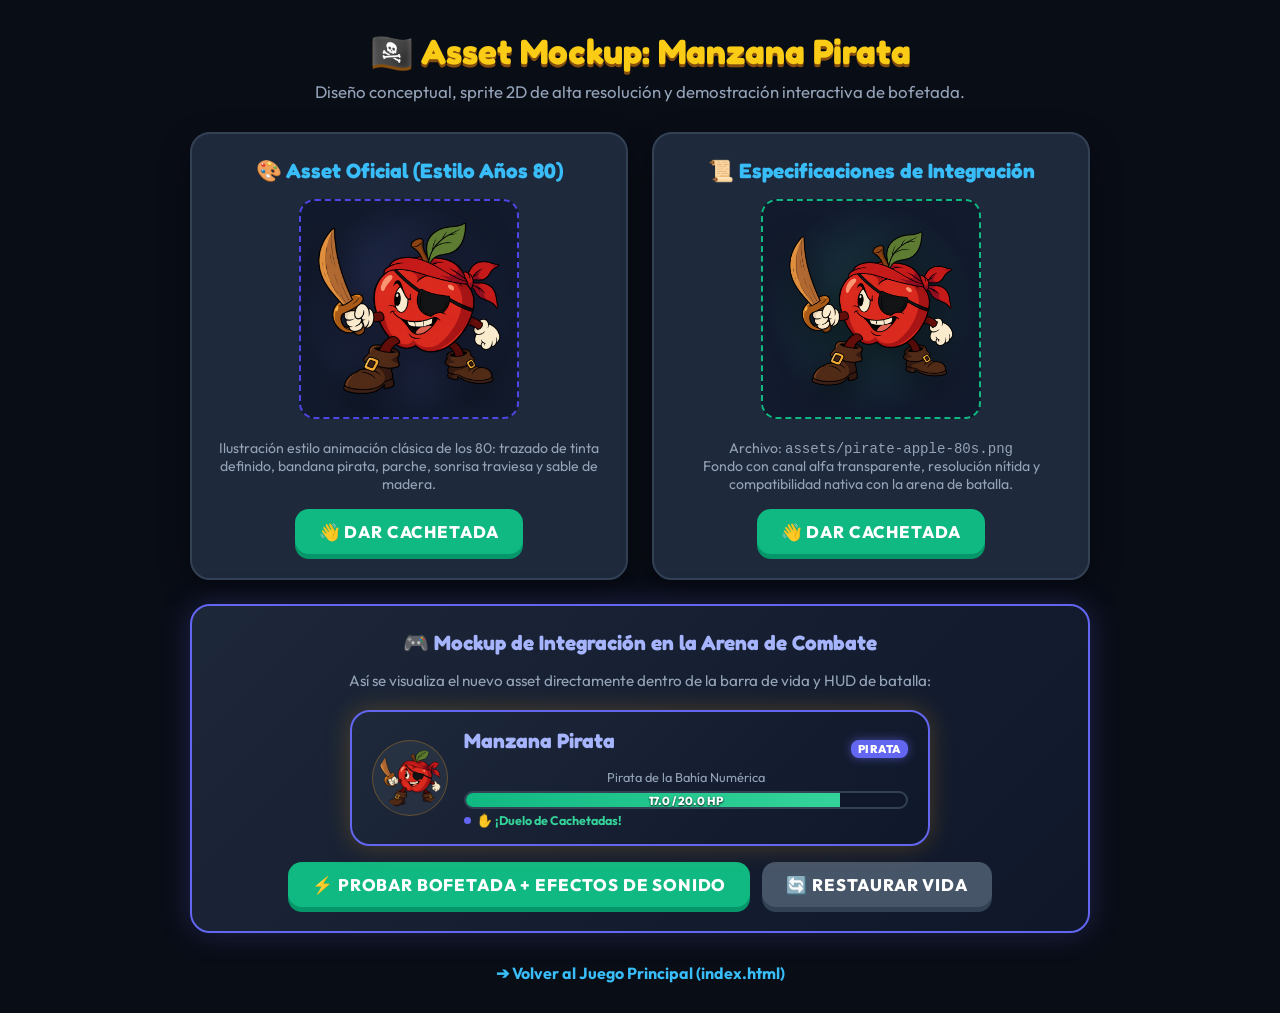
==== mockup-pirate-apple.html @ e34ae730 "feat: Integrar asset oficial pirate-apple-80s.png para Manzana Pirata en Nivel 1" ====
<!DOCTYPE html>
<html lang="es">
<head>
    <meta charset="UTF-8">
    <meta name="viewport" content="width=device-width, initial-scale=1.0">
    <title>Mockup - Manzana Pirata (Asset & Animaciones)</title>
    <link href="https://fonts.googleapis.com/css2?family=Fredoka:wght@400;600;700;800&family=Outfit:wght@400;600;700;800&display=swap" rel="stylesheet">
    <link rel="stylesheet" href="css/styles.css">
    <style>
        body {
            background: #090d16;
            color: #f8fafc;
            font-family: 'Outfit', sans-serif;
            margin: 0;
            padding: 30px 20px;
            display: flex;
            flex-direction: column;
            align-items: center;
        }

        .showcase-header {
            text-align: center;
            max-width: 650px;
            margin-bottom: 30px;
        }

        .showcase-header h1 {
            font-family: 'Fredoka', sans-serif;
            font-size: 2.2rem;
            color: #facc15;
            margin: 0 0 8px 0;
            text-shadow: 0 3px 0 #854d0e;
        }

        .showcase-header p {
            color: #94a3b8;
            font-size: 1.05rem;
            margin: 0;
        }

        .mockup-grid {
            display: grid;
            grid-template-columns: 1fr 1fr;
            gap: 24px;
            max-width: 900px;
            width: 100%;
        }

        @media (max-width: 768px) {
            .mockup-grid {
                grid-template-columns: 1fr;
            }
        }

        .asset-card {
            background: #1e293b;
            border: 2px solid #334155;
            border-radius: 20px;
            padding: 24px;
            box-shadow: 0 10px 30px rgba(0,0,0,0.4);
            display: flex;
            flex-direction: column;
            align-items: center;
            text-align: center;
        }

        .asset-card h3 {
            font-family: 'Fredoka', sans-serif;
            font-size: 1.3rem;
            margin: 0 0 16px 0;
            color: #38bdf8;
        }

        .asset-preview-container {
            width: 220px;
            height: 220px;
            background: radial-gradient(circle, rgba(99,102,241,0.2) 0%, rgba(15,23,42,0.8) 70%);
            border: 2px dashed #4f46e5;
            border-radius: 16px;
            display: flex;
            align-items: center;
            justify-content: center;
            position: relative;
            overflow: hidden;
            margin-bottom: 20px;
        }

        .asset-preview-img {
            max-width: 88%;
            max-height: 88%;
            object-fit: contain;
            filter: drop-shadow(0 10px 18px rgba(0,0,0,0.5));
            transition: transform 0.2s cubic-bezier(0.34, 1.56, 0.64, 1);
        }

        .demo-btn-group {
            display: flex;
            gap: 12px;
            flex-wrap: wrap;
            justify-content: center;
        }

        .interactive-arena-card {
            grid-column: 1 / -1;
            background: linear-gradient(135deg, rgba(30, 41, 59, 0.95), rgba(15, 23, 42, 0.95));
            border: 2px solid #6366f1;
            border-radius: 20px;
            padding: 24px;
            box-shadow: 0 0 30px rgba(99, 102, 241, 0.25);
        }

        .interactive-arena-card h3 {
            margin-top: 0;
            color: #a5b4fc;
            font-family: 'Fredoka', sans-serif;
        }

        .live-arena-mockup {
            max-width: 580px;
            margin: 0 auto;
        }

        .back-link {
            margin-top: 30px;
            color: #38bdf8;
            text-decoration: none;
            font-weight: 700;
            display: inline-flex;
            align-items: center;
            gap: 8px;
        }

        .back-link:hover {
            text-decoration: underline;
        }
    </style>
</head>
<body>

    <div class="showcase-header">
        <h1>🏴‍☠️ Asset Mockup: Manzana Pirata</h1>
        <p>Diseño conceptual, sprite 2D de alta resolución y demostración interactiva de bofetada.</p>
    </div>

    <div class="mockup-grid">
        <!-- Tarjeta 1: Asset Ilustrado Estilo Años 80 -->
        <div class="asset-card">
            <h3>🎨 Asset Oficial (Estilo Años 80)</h3>
            <div class="asset-preview-container">
                <img src="assets/pirate-apple-80s.png" alt="Manzana Pirata Años 80" class="asset-preview-img" id="hires-img">
            </div>
            <p style="color: #94a3b8; font-size: 0.88rem; margin-bottom: 16px;">
                Ilustración estilo animación clásica de los 80: trazado de tinta definido, bandana pirata, parche, sonrisa traviesa y sable de madera.
            </p>
            <div class="demo-btn-group">
                <button class="btn-3d" onclick="testSlap('hires-img')">👋 Dar Cachetada</button>
            </div>
        </div>

        <!-- Tarjeta 2: Especificaciones del Asset -->
        <div class="asset-card">
            <h3>📜 Especificaciones de Integración</h3>
            <div class="asset-preview-container" style="background: radial-gradient(circle, rgba(16, 185, 129, 0.15) 0%, rgba(15, 23, 42, 0.8) 70%); border-color: #10b981;">
                <img src="assets/pirate-apple-80s.png" alt="Manzana Pirata Preview" class="asset-preview-img" id="vector-img" style="transform: scale(0.9);">
            </div>
            <p style="color: #94a3b8; font-size: 0.88rem; margin-bottom: 16px;">
                Archivo: <code>assets/pirate-apple-80s.png</code><br>
                Fondo con canal alfa transparente, resolución nítida y compatibilidad nativa con la arena de batalla.
            </p>
            <div class="demo-btn-group">
                <button class="btn-3d" onclick="testSlap('vector-img')">👋 Dar Cachetada</button>
            </div>
        </div>

        <!-- Tarjeta 3: Integración en la Interfaz de Batalla del Juego -->
        <div class="asset-card interactive-arena-card">
            <h3>🎮 Mockup de Integración en la Arena de Combate</h3>
            <p style="color: #94a3b8; font-size: 0.95rem; margin-bottom: 20px;">
                Así se visualiza el nuevo asset directamente dentro de la barra de vida y HUD de batalla:
            </p>

            <div class="live-arena-mockup">
                <div class="boss-arena" style="margin-bottom: 16px;">
                    <div class="boss-card" style="border-color: #6366f1;">
                        <div class="boss-visual-row">
                            <div class="boss-avatar-wrapper" id="mockup-avatar-wrapper" style="width: 76px; height: 76px;">
                                <img src="assets/pirate-apple-80s.png" id="mockup-avatar-img" style="width: 64px; height: 64px; object-fit: contain; border-radius: 50%;">
                                <div class="slap-hand hidden" id="mockup-slap-hand">✋</div>
                                <div class="slap-impact hidden" id="mockup-slap-impact">💥 ¡ZAS!</div>
                                <div class="boss-damage-popup hidden" id="mockup-damage-popup">-1.5</div>
                            </div>
                            <div class="boss-info">
                                <div class="boss-name-row">
                                    <h3 class="boss-name">Manzana Pirata</h3>
                                    <span class="boss-badge pirate">PIRATA</span>
                                </div>
                                <p class="boss-title">Pirata de la Bahía Numérica</p>
                                <div class="boss-hp-container">
                                    <div class="boss-hp-bar" id="mockup-hp-bar" style="width: 85%;"></div>
                                    <span class="boss-hp-text" id="mockup-hp-text">17.0 / 20.0 HP</span>
                                </div>
                                <div class="boss-mechanic-indicator">
                                    <span class="pulse-dot" style="background: #6366f1;"></span>
                                    <span>✋ ¡Duelo de Cachetadas!</span>
                                </div>
                            </div>
                        </div>
                    </div>
                </div>

                <div style="display: flex; gap: 12px; justify-content: center; margin-top: 15px;">
                    <button class="btn-3d" onclick="testArenaSlap()">⚡ Probar Bofetada + Efectos de Sonido</button>
                    <button class="btn-3d secondary" onclick="resetMockupHp()">🔄 Restaurar Vida</button>
                </div>
            </div>
        </div>
    </div>

    <a href="index.html" class="back-link">➔ Volver al Juego Principal (index.html)</a>

    <!-- Audio Script -->
    <script src="js/audio.js"></script>
    <script>
        let mockupHp = 17.0;

        function testSlap(imgId) {
            if (window.soundManager) soundManager.slap();
            const img = document.getElementById(imgId);
            img.style.transform = 'rotate(-25deg) translateX(-18px) scale(0.9)';
            img.style.filter = 'brightness(1.4) drop-shadow(0 0 16px rgba(239, 68, 68, 0.9))';
            
            setTimeout(() => {
                img.style.transform = 'rotate(12deg) scale(1.05)';
                setTimeout(() => {
                    img.style.transform = 'rotate(-4deg)';
                    setTimeout(() => {
                        img.style.transform = 'rotate(0deg) scale(1)';
                        img.style.filter = '';
                    }, 120);
                }, 120);
            }, 140);
        }

        function testArenaSlap() {
            if (window.soundManager) soundManager.slap();

            // 1. Slap hand
            const hand = document.getElementById('mockup-slap-hand');
            hand.classList.remove('hidden', 'animate-slap');
            void hand.offsetWidth;
            hand.classList.add('animate-slap');
            setTimeout(() => hand.classList.add('hidden'), 420);

            // 2. Comic impact
            const impact = document.getElementById('mockup-slap-impact');
            const sounds = ['💥 ¡ZAS!', '👋 ¡PLAF!', '⚡ ¡TOMA!', '💥 ¡SLAP!'];
            impact.textContent = sounds[Math.floor(Math.random() * sounds.length)];
            impact.classList.remove('hidden');
            impact.style.animation = 'none';
            void impact.offsetWidth;
            impact.style.animation = '';
            setTimeout(() => impact.classList.add('hidden'), 500);

            // 3. Avatar recoil
            const avatar = document.getElementById('mockup-avatar-img');
            avatar.style.transform = 'rotate(-28deg) translateX(-14px) scale(0.88)';
            avatar.style.filter = 'brightness(1.4) drop-shadow(0 0 16px rgba(239,68,68,0.9))';
            setTimeout(() => {
                avatar.style.transform = 'rotate(14deg) scale(1.04)';
                setTimeout(() => {
                    avatar.style.transform = 'rotate(0deg) scale(1)';
                    avatar.style.filter = '';
                }, 150);
            }, 150);

            // 4. Damage popup
            const popup = document.getElementById('mockup-damage-popup');
            popup.textContent = '-2.5 HP';
            popup.classList.remove('hidden');
            popup.style.animation = 'none';
            void popup.offsetWidth;
            popup.style.animation = '';
            setTimeout(() => popup.classList.add('hidden'), 800);

            // 5. HP Bar reduction
            mockupHp = Math.max(0, mockupHp - 2.5);
            const pct = (mockupHp / 20.0) * 100;
            document.getElementById('mockup-hp-bar').style.width = pct + '%';
            document.getElementById('mockup-hp-text').textContent = mockupHp.toFixed(1) + ' / 20.0 HP';

            if (mockupHp <= 0) {
                avatar.style.filter = 'grayscale(0.4) brightness(0.9)';
            }
        }

        function resetMockupHp() {
            mockupHp = 20.0;
            document.getElementById('mockup-hp-bar').style.width = '100%';
            document.getElementById('mockup-hp-text').textContent = '20.0 / 20.0 HP';
            document.getElementById('mockup-avatar-img').style.filter = '';
        }
    </script>
</body>
</html>
---- css/styles.css ----
/* ============================================================
   MathQuest: Estilos Modernos y Lúdicos (Estilo Duolingo / Brain)
   ============================================================ */

:root {
    --bg-main: #0f172a;
    --bg-card: #1e293b;
    --bg-card-hover: #334155;
    --border-color: #334155;
    --text-main: #f8fafc;
    --text-muted: #94a3b8;
    --primary: #10b981;
    --primary-shadow: #059669;
    --accent: #6366f1;
    --danger: #ef4444;
    --danger-shadow: #dc2626;
    --warning: #f59e0b;
    --radius-sm: 8px;
    --radius-md: 14px;
    --radius-lg: 20px;
    --radius-full: 9999px;
    --shadow-btn: 0 4px 0;
    --font-family: 'Segoe UI', system-ui, -apple-system, Roboto, sans-serif;
}

* {
    box-sizing: border-box;
    margin: 0;
    padding: 0;
}

body {
    background-color: var(--bg-main);
    color: var(--text-main);
    font-family: var(--font-family);
    min-height: 100vh;
    display: flex;
    flex-direction: column;
    overflow-x: hidden;
    user-select: none;
}

/* ==========================================
   HEADER SUPERIOR
   ========================================== */
.main-header {
    position: sticky;
    top: 0;
    z-index: 50;
    background: rgba(15, 23, 42, 0.92);
    backdrop-filter: blur(12px);
    border-bottom: 2px solid var(--border-color);
    padding: 12px 20px;
}

.header-container {
    max-width: 900px;
    margin: 0 auto;
    display: flex;
    justify-content: space-between;
    align-items: center;
}

.brand-logo {
    display: flex;
    align-items: center;
    gap: 8px;
    font-size: 1.25rem;
    font-weight: 800;
    color: #f8fafc;
    text-shadow: 0 2px 4px rgba(0, 0, 0, 0.4);
}

.brand-icon {
    font-size: 1.6rem;
    animation: float 3s ease-in-out infinite;
}

.header-stats {
    display: flex;
    align-items: center;
    gap: 14px;
}

.stat-pill {
    background: var(--bg-card);
    border: 1px solid var(--border-color);
    padding: 6px 14px;
    border-radius: var(--radius-full);
    font-weight: 700;
    font-size: 0.95rem;
    display: flex;
    align-items: center;
    gap: 6px;
    box-shadow: 0 2px 4px rgba(0,0,0,0.2);
    cursor: default;
    transition: transform 0.15s ease;
}

.stat-pill.clickable {
    cursor: pointer;
}

.stat-pill.clickable:hover {
    transform: translateY(-2px);
    border-color: #475569;
}

.stat-pill.streak {
    color: var(--text-muted);
}

.stat-pill.streak.active {
    color: #ffedd5;
    background: #c2410c;
    border-color: #f97316;
    animation: flamePulse 1.5s infinite;
}

.icon-btn {
    background: var(--bg-card);
    border: 1px solid var(--border-color);
    color: var(--text-main);
    width: 38px;
    height: 38px;
    border-radius: var(--radius-full);
    display: flex;
    align-items: center;
    justify-content: center;
    font-size: 1.1rem;
    cursor: pointer;
    transition: transform 0.1s ease, background-color 0.2s;
}

.icon-btn:hover {
    background: var(--bg-card-hover);
    transform: scale(1.05);
}

/* ==========================================
   VISTA DEL MAPA DE MUNDOS Y NIVELES
   ========================================== */
.map-view {
    max-width: 750px;
    margin: 0 auto;
    padding: 30px 20px 80px;
    width: 100%;
}

.world-section {
    margin-bottom: 50px;
    background: rgba(30, 41, 59, 0.5);
    border: 1px solid var(--border-color);
    border-radius: var(--radius-lg);
    overflow: hidden;
    box-shadow: 0 8px 24px rgba(0, 0, 0, 0.3);
}

.world-header {
    padding: 24px 28px;
    display: flex;
    justify-content: space-between;
    align-items: center;
    color: #ffffff;
    text-shadow: 0 1px 3px rgba(0,0,0,0.4);
}

.world-badge {
    display: inline-block;
    background: rgba(0, 0, 0, 0.25);
    padding: 4px 10px;
    border-radius: var(--radius-sm);
    font-size: 0.8rem;
    font-weight: 800;
    letter-spacing: 0.05em;
    margin-bottom: 6px;
}

.world-title {
    font-size: 1.6rem;
    font-weight: 800;
}

.world-subtitle {
    font-size: 0.95rem;
    opacity: 0.9;
    margin-top: 2px;
}

.world-progress-badge {
    background: rgba(0, 0, 0, 0.35);
    padding: 8px 16px;
    border-radius: var(--radius-md);
    text-align: center;
    display: flex;
    flex-direction: column;
}

.world-progress-badge span {
    font-size: 1.25rem;
    font-weight: 800;
}

.world-progress-badge small {
    font-size: 0.75rem;
    opacity: 0.8;
}

/* Ruta serpenteante de nodos */
.levels-path {
    padding: 40px 20px;
    display: flex;
    flex-direction: column;
    align-items: center;
    gap: 36px;
    position: relative;
}

/* Línea conectora entre niveles estilo Duolingo */
.levels-path::before {
    content: '';
    position: absolute;
    top: 60px;
    bottom: 60px;
    width: 6px;
    background: repeating-linear-gradient(
        to bottom,
        #334155 0px,
        #334155 12px,
        transparent 12px,
        transparent 24px
    );
    border-radius: var(--radius-full);
    z-index: 0;
}

.level-node-wrapper {
    display: flex;
    flex-direction: column;
    align-items: center;
    position: relative;
    z-index: 1;
    transition: transform 0.3s cubic-bezier(0.34, 1.56, 0.64, 1);
}

.level-node-wrapper.offset-left {
    transform: translateX(-40px);
}

.level-node-wrapper.offset-right {
    transform: translateX(40px);
}

@media (max-width: 600px) {
    .level-node-wrapper.offset-left {
        transform: translateX(-24px);
    }
    .level-node-wrapper.offset-right {
        transform: translateX(24px);
    }
}

.level-node {
    width: 76px;
    height: 76px;
    border-radius: var(--radius-full);
    border: none;
    display: flex;
    flex-direction: column;
    align-items: center;
    justify-content: center;
    font-size: 1.8rem;
    cursor: pointer;
    position: relative;
    box-shadow: 0 6px 0 #1e293b, 0 10px 15px rgba(0, 0, 0, 0.4);
    transition: all 0.15s ease;
}

.level-node.unlocked {
    background: linear-gradient(135deg, #10b981, #059669);
    box-shadow: 0 6px 0 #047857, 0 10px 20px rgba(16, 185, 129, 0.3);
}

.level-node.unlocked:hover {
    transform: translateY(-3px);
    box-shadow: 0 9px 0 #047857, 0 14px 24px rgba(16, 185, 129, 0.4);
}

.level-node.unlocked:active {
    transform: translateY(4px);
    box-shadow: 0 2px 0 #047857;
}

.level-node.current {
    background: linear-gradient(135deg, #f59e0b, #d97706);
    box-shadow: 0 6px 0 #b45309, 0 0 25px rgba(245, 158, 11, 0.6);
    animation: bounceNode 2s infinite ease-in-out;
}

.level-node.locked {
    background: #334155;
    box-shadow: 0 6px 0 #1e293b;
    opacity: 0.65;
    cursor: not-allowed;
}

.level-node.boss-node.unlocked {
    border-color: #ef4444;
    box-shadow: 0 6px 0 #991b1b, 0 0 20px rgba(239, 68, 68, 0.45);
    animation: bossPulse 2s infinite ease-in-out;
}

@keyframes bossPulse {
    0%, 100% { transform: scale(1); }
    50% { transform: scale(1.05); }
}

.boss-node-tag {
    color: #f87171 !important;
    font-weight: 800 !important;
    letter-spacing: 0.04em;
}

.current-indicator {
    position: absolute;
    top: -26px;
    background: #f59e0b;
    color: #0f172a;
    font-weight: 800;
    font-size: 0.75rem;
    padding: 3px 8px;
    border-radius: var(--radius-full);
    box-shadow: 0 2px 6px rgba(0,0,0,0.4);
    animation: float 2s infinite;
}

.node-info {
    margin-top: 8px;
    text-align: center;
    display: flex;
    flex-direction: column;
    align-items: center;
}

.node-level-num {
    font-size: 0.75rem;
    font-weight: 800;
    color: var(--text-muted);
    text-transform: uppercase;
}

.node-title {
    font-size: 0.95rem;
    font-weight: 700;
    max-width: 160px;
    white-space: nowrap;
    overflow: hidden;
    text-overflow: ellipsis;
}

.node-stars {
    font-size: 0.85rem;
    margin-top: 2px;
}

/* ==========================================
   VISTA DE JUEGO / QUIZ
   ========================================== */
.quiz-view {
    max-width: 700px;
    margin: 0 auto;
    padding: 20px 20px 160px;
    width: 100%;
    display: flex;
    flex-direction: column;
    gap: 20px;
}

.quiz-top-bar {
    display: flex;
    align-items: center;
    gap: 16px;
}

.quiz-progress-bar-container {
    flex: 1;
    height: 14px;
    background: var(--bg-card);
    border-radius: var(--radius-full);
    overflow: hidden;
    border: 2px solid var(--border-color);
}

.quiz-progress-bar-fill {
    height: 100%;
    background: linear-gradient(90deg, #10b981, #34d399);
    width: 0%;
    transition: width 0.3s cubic-bezier(0.34, 1.56, 0.64, 1);
}

.quiz-meta {
    display: flex;
    justify-content: space-between;
    font-size: 0.9rem;
    color: var(--text-muted);
    font-weight: 600;
}

/* ==========================================
   ARENA DE BATALLA DE JEFE
   ========================================== */
.boss-arena {
    width: 100%;
    margin-bottom: 6px;
    animation: fadeIn 0.3s ease-out;
}

.boss-card {
    background: linear-gradient(135deg, rgba(30, 41, 59, 0.95), rgba(15, 23, 42, 0.95));
    border: 2px solid #f59e0b;
    border-radius: var(--radius-lg);
    padding: 16px 20px;
    box-shadow: 0 0 25px rgba(245, 158, 11, 0.25);
    position: relative;
    overflow: hidden;
}

.boss-visual-row {
    display: flex;
    align-items: center;
    gap: 16px;
}

.boss-avatar-wrapper {
    position: relative;
    width: 64px;
    height: 64px;
    flex-shrink: 0;
    display: flex;
    align-items: center;
    justify-content: center;
    background: rgba(255, 255, 255, 0.05);
    border-radius: var(--radius-full);
    border: 1px solid rgba(245, 158, 11, 0.3);
}

.boss-avatar {
    font-size: 2.2rem;
    display: inline-block;
    transition: transform 0.15s ease;
}

.boss-avatar.boss-shake {
    animation: bossShake 0.4s cubic-bezier(0.36, 0.07, 0.19, 0.97) both;
}

.boss-avatar.slapped {
    animation: enemySlapRecoil 0.45s cubic-bezier(0.36, 0.07, 0.19, 0.97) both;
}

/* Cachetada / Slap Hand Animation */
.slap-hand {
    position: absolute;
    top: 50%;
    left: 50%;
    font-size: 2.8rem;
    pointer-events: none;
    z-index: 20;
    margin-top: -1.4rem;
    margin-left: -1.4rem;
    filter: drop-shadow(0 4px 10px rgba(0, 0, 0, 0.6));
    transform-origin: bottom right;
}

.slap-hand.animate-slap {
    animation: slapSwing 0.4s cubic-bezier(0.18, 0.89, 0.32, 1.28) forwards;
}

@keyframes slapSwing {
    0% {
        opacity: 0;
        transform: translate(40px, -22px) rotate(50deg) scale(1.4);
    }
    30% {
        opacity: 1;
        transform: translate(5px, -5px) rotate(15deg) scale(1.15);
    }
    50% {
        opacity: 1;
        transform: translate(-18px, 0px) rotate(-25deg) scale(1);
    }
    75% {
        opacity: 0.8;
        transform: translate(-30px, 12px) rotate(-40deg) scale(0.9);
    }
    100% {
        opacity: 0;
        transform: translate(-45px, 22px) rotate(-55deg) scale(0.7);
    }
}

/* Comic Impact Burst "¡ZAS!" */
.slap-impact {
    position: absolute;
    top: -16px;
    left: -18px;
    background: #facc15;
    color: #0f172a;
    font-size: 0.82rem;
    font-weight: 900;
    padding: 3px 8px;
    border-radius: var(--radius-sm);
    border: 2px solid #ca8a04;
    box-shadow: 0 0 16px rgba(250, 204, 21, 0.85);
    pointer-events: none;
    z-index: 22;
    animation: impactPop 0.45s ease-out forwards;
    white-space: nowrap;
}

@keyframes impactPop {
    0% {
        opacity: 0;
        transform: scale(0.3) rotate(-15deg);
    }
    35% {
        opacity: 1;
        transform: scale(1.3) rotate(8deg);
    }
    70% {
        opacity: 1;
        transform: scale(1.1) rotate(-4deg);
    }
    100% {
        opacity: 0;
        transform: scale(0.8) translateY(-14px);
    }
}

@keyframes enemySlapRecoil {
    0% { transform: scale(1) rotate(0deg); filter: brightness(1); }
    20% {
        transform: translateX(-16px) rotate(-26deg) scale(0.88);
        filter: brightness(1.4) drop-shadow(0 0 16px rgba(239, 68, 68, 0.9));
    }
    45% {
        transform: translateX(8px) rotate(14deg) scale(1.04);
    }
    70% {
        transform: translateX(-4px) rotate(-6deg) scale(0.98);
    }
    100% {
        transform: translateX(0) rotate(0deg) scale(1);
        filter: brightness(1);
    }
}

.boss-damage-popup {
    position: absolute;
    top: -12px;
    right: -12px;
    background: #dc2626;
    color: #ffffff;
    font-weight: 800;
    font-size: 0.9rem;
    padding: 3px 8px;
    border-radius: var(--radius-full);
    box-shadow: 0 0 12px rgba(239, 68, 68, 0.8);
    pointer-events: none;
    animation: damagePop 0.8s ease-out forwards;
}

.boss-info {
    flex: 1;
    min-width: 0;
}

.boss-name-row {
    display: flex;
    align-items: center;
    justify-content: space-between;
    gap: 8px;
}

.boss-name {
    font-size: 1.15rem;
    font-weight: 800;
    color: #f8fafc;
    margin: 0;
}

.boss-badge {
    background: #ef4444;
    color: #ffffff;
    font-size: 0.7rem;
    font-weight: 900;
    padding: 2px 7px;
    border-radius: var(--radius-sm);
    letter-spacing: 0.05em;
    animation: flamePulse 1.5s infinite;
}

.boss-badge.pirate {
    background: #6366f1;
    box-shadow: 0 0 10px rgba(99, 102, 241, 0.6);
}

.boss-badge.enemy {
    background: #8b5cf6;
    box-shadow: 0 0 10px rgba(139, 92, 246, 0.6);
}

.boss-title {
    font-size: 0.8rem;
    color: #94a3b8;
    margin-bottom: 6px;
}

.boss-hp-container {
    width: 100%;
    height: 18px;
    background: #0f172a;
    border: 2px solid #334155;
    border-radius: var(--radius-full);
    position: relative;
    overflow: hidden;
    margin-bottom: 4px;
}

.boss-hp-bar {
    height: 100%;
    background: linear-gradient(90deg, #10b981, #34d399);
    transition: width 0.12s linear, background-color 0.3s;
}

.boss-hp-bar.danger {
    background: linear-gradient(90deg, #ef4444, #f87171);
}

.boss-hp-bar.warning {
    background: linear-gradient(90deg, #f59e0b, #fbbf24);
}

.boss-hp-text {
    position: absolute;
    top: 0;
    left: 0;
    right: 0;
    bottom: 0;
    display: flex;
    align-items: center;
    justify-content: center;
    font-size: 0.72rem;
    font-weight: 800;
    color: #ffffff;
    text-shadow: 0 1px 2px rgba(0, 0, 0, 0.9);
}

.boss-mechanic-indicator {
    display: flex;
    align-items: center;
    gap: 6px;
    font-size: 0.78rem;
    font-weight: 700;
    color: #34d399;
}

.pulse-dot {
    width: 7px;
    height: 7px;
    background: #10b981;
    border-radius: var(--radius-full);
    display: inline-block;
    animation: flamePulse 1s infinite;
}

@keyframes bossShake {
    10%, 90% { transform: translate3d(-2px, 0, 0); }
    20%, 80% { transform: translate3d(4px, 0, 0); }
    30%, 50%, 70% { transform: translate3d(-6px, 0, 0); }
    40%, 60% { transform: translate3d(6px, 0, 0); }
}

@keyframes damagePop {
    0% { transform: scale(0.6) translateY(0); opacity: 1; }
    50% { transform: scale(1.15) translateY(-14px); opacity: 1; }
    100% { transform: scale(1) translateY(-24px); opacity: 0; }
}

.quiz-card {
    background: var(--bg-card);
    border: 2px solid var(--border-color);
    border-radius: var(--radius-lg);
    padding: 32px 24px;
    box-shadow: 0 10px 25px rgba(0, 0, 0, 0.3);
    min-height: 160px;
    display: flex;
    align-items: center;
    justify-content: center;
    text-align: center;
}

.quiz-prompt {
    font-size: 1.45rem;
    font-weight: 700;
    line-height: 1.5;
    color: #f1f5f9;
}

.options-grid {
    display: grid;
    grid-template-columns: 1fr 1fr;
    gap: 16px;
}

@media (max-width: 600px) {
    .options-grid {
        grid-template-columns: 1fr;
    }
}

.option-card {
    background: #1e293b;
    border: 2px solid #334155;
    box-shadow: 0 4px 0 #0f172a;
    border-radius: var(--radius-md);
    padding: 16px 20px;
    color: #f8fafc;
    font-family: inherit;
    font-size: 1.15rem;
    font-weight: 600;
    cursor: pointer;
    display: flex;
    align-items: center;
    gap: 14px;
    text-align: left;
    transition: all 0.1s ease;
    outline: none;
}

.option-card:hover:not(:disabled) {
    background: #283548;
    border-color: #475569;
    transform: translateY(-2px);
    box-shadow: 0 6px 0 #0f172a;
}

.option-card:active:not(:disabled) {
    transform: translateY(3px);
    box-shadow: 0 1px 0 #0f172a;
}

.option-card.correct {
    background: #064e3b !important;
    border-color: #10b981 !important;
    box-shadow: 0 4px 0 #047857 !important;
    color: #ecfdf5 !important;
}

.option-card.incorrect {
    background: #7f1d1d !important;
    border-color: #ef4444 !important;
    box-shadow: 0 4px 0 #b91c1c !important;
    color: #fef2f2 !important;
}

.option-key {
    background: rgba(255, 255, 255, 0.1);
    color: var(--text-muted);
    font-size: 0.8rem;
    font-weight: 800;
    padding: 4px 8px;
    border-radius: var(--radius-sm);
    min-width: 24px;
    text-align: center;
}

.option-text {
    flex: 1;
}

/* ==========================================
   FEEDBACK DRAWER (BARRA INFERIOR DE RESPUESTA)
   ========================================== */
.feedback-drawer {
    position: fixed;
    bottom: 0;
    left: 0;
    right: 0;
    padding: 20px 24px;
    display: flex;
    justify-content: center;
    z-index: 100;
    box-shadow: 0 -8px 30px rgba(0, 0, 0, 0.5);
    animation: slideUp 0.25s cubic-bezier(0.16, 1, 0.3, 1);
}

.feedback-drawer.success {
    background: #064e3b;
    border-top: 3px solid #10b981;
}

.feedback-drawer.error {
    background: #450a0a;
    border-top: 3px solid #ef4444;
}

.feedback-content {
    max-width: 700px;
    width: 100%;
    display: flex;
    justify-content: space-between;
    align-items: center;
    gap: 20px;
}

.feedback-info {
    display: flex;
    flex-direction: column;
    gap: 6px;
}

.feedback-title {
    font-size: 1.25rem;
    font-weight: 800;
}

.feedback-explanation {
    font-size: 0.95rem;
    opacity: 0.9;
    max-width: 480px;
}

.feedback-xp {
    font-size: 0.85rem;
    font-weight: 800;
    color: #a7f3d0;
}

/* ==========================================
   BOTONES DUOLINGO (3D PRESS)
   ========================================== */
.btn-3d {
    background: var(--primary);
    box-shadow: 0 5px 0 var(--primary-shadow);
    color: #ffffff;
    font-family: inherit;
    font-weight: 800;
    font-size: 1.05rem;
    padding: 12px 24px;
    border: none;
    border-radius: var(--radius-md);
    cursor: pointer;
    text-transform: uppercase;
    letter-spacing: 0.05em;
    transition: all 0.1s ease;
    white-space: nowrap;
    text-align: center;
    box-sizing: border-box;
}

.btn-3d:hover {
    filter: brightness(1.08);
}

.btn-3d:active {
    transform: translateY(4px);
    box-shadow: 0 1px 0 var(--primary-shadow);
}

.btn-3d.secondary {
    background: #475569;
    box-shadow: 0 5px 0 #334155;
}

.btn-3d.secondary:active {
    box-shadow: 0 1px 0 #334155;
}

.btn-3d.warning {
    background: #f59e0b;
    box-shadow: 0 5px 0 #d97706;
}

/* ==========================================
   PANTALLA DE VICTORIA & DERROTA
   ========================================== */
.result-view {
    max-width: 480px;
    width: 92%;
    margin: 40px auto;
    padding: 36px 28px;
    text-align: center;
    background: var(--bg-card);
    border: 2px solid var(--border-color);
    border-radius: var(--radius-lg);
    box-shadow: 0 15px 35px rgba(0, 0, 0, 0.4);
    display: flex;
    flex-direction: column;
    align-items: center;
    gap: 18px;
    box-sizing: border-box;
}

.victory-stars {
    display: flex;
    justify-content: center;
    align-items: center;
    gap: 16px;
    margin: 6px 0;
}

.victory-star {
    font-size: 3.5rem;
    line-height: 1;
    transition: transform 0.3s cubic-bezier(0.34, 1.56, 0.64, 1);
}

.victory-star.earned {
    color: #fbbf24;
    text-shadow: 0 0 20px rgba(251, 191, 36, 0.8);
    animation: popIn 0.5s ease-out;
}

.victory-star.empty {
    color: #475569;
}

.stats-card {
    background: rgba(15, 23, 42, 0.6);
    border: 1px solid var(--border-color);
    border-radius: var(--radius-md);
    padding: 16px 24px;
    width: 100%;
    box-sizing: border-box;
    display: flex;
    justify-content: space-around;
}

.stat-item {
    display: flex;
    flex-direction: column;
    gap: 4px;
}

.stat-val {
    font-size: 1.5rem;
    font-weight: 800;
    color: #38bdf8;
}

.stat-lbl {
    font-size: 0.8rem;
    color: var(--text-muted);
    text-transform: uppercase;
}

/* Contenedor de acciones ordenadas de Victoria */
.victory-actions-container {
    display: flex;
    flex-direction: column;
    gap: 12px;
    width: 100%;
    margin-top: 8px;
    box-sizing: border-box;
}

.actions-subrow {
    display: flex;
    gap: 12px;
    width: 100%;
    box-sizing: border-box;
}

.actions-subrow .btn-3d {
    flex: 1;
    padding: 11px 14px;
    font-size: 0.92rem;
    white-space: nowrap;
}

.btn-3d.full-width {
    width: 100%;
    padding: 14px 20px;
    font-size: 1.1rem;
    display: flex;
    justify-content: center;
    align-items: center;
}

.actions-row {
    display: flex;
    gap: 12px;
    width: 100%;
    margin-top: 10px;
    box-sizing: border-box;
    flex-wrap: wrap;
}

.actions-row .btn-3d {
    flex: 1;
    min-width: 120px;
}

/* ==========================================
   MODALES (TEORÍA, LOGROS, PERFIL)
   ========================================== */
.modal-overlay {
    position: fixed;
    top: 0;
    left: 0;
    right: 0;
    bottom: 0;
    background: rgba(15, 23, 42, 0.85);
    backdrop-filter: blur(8px);
    display: flex;
    align-items: center;
    justify-content: center;
    z-index: 200;
    padding: 20px;
    animation: fadeIn 0.2s ease-out;
}

.modal-box {
    background: var(--bg-card);
    border: 2px solid var(--border-color);
    border-radius: var(--radius-lg);
    max-width: 620px;
    width: 100%;
    max-height: 90vh;
    overflow-y: auto;
    overflow-x: hidden;
    box-sizing: border-box;
    padding: 30px;
    box-shadow: 0 20px 40px rgba(0, 0, 0, 0.6);
    display: flex;
    flex-direction: column;
    gap: 20px;
    position: relative;
}

.modal-header {
    display: flex;
    justify-content: space-between;
    align-items: flex-start;
    border-bottom: 1px solid var(--border-color);
    padding-bottom: 16px;
}

.modal-title-area {
    display: flex;
    flex-direction: column;
    gap: 4px;
}

.badge-tag {
    font-size: 0.8rem;
    font-weight: 800;
    color: #10b981;
    text-transform: uppercase;
}

.modal-close-btn {
    background: transparent;
    border: none;
    color: var(--text-muted);
    font-size: 1.5rem;
    cursor: pointer;
    line-height: 1;
}

.modal-close-btn:hover {
    color: var(--text-main);
}

.theory-card {
    background: rgba(15, 23, 42, 0.7);
    border: 1px solid var(--border-color);
    border-radius: var(--radius-md);
    padding: 20px;
    line-height: 1.7;
    font-size: 1.05rem;
    box-sizing: border-box;
    overflow: hidden;
}

.theory-card h3 {
    color: #38bdf8;
    margin-bottom: 12px;
    font-size: 1.25rem;
}

.theory-visual {
    background: #0f172a;
    border: 1px dashed #475569;
    border-radius: var(--radius-sm);
    padding: 12px 16px;
    margin: 14px 0;
    text-align: center;
    font-size: 1.1rem;
    overflow-x: hidden;
    max-width: 100%;
    box-sizing: border-box;
    display: flex;
    justify-content: center;
    align-items: center;
    flex-wrap: wrap;
}

/* ==========================================
   TIPOGRAFÍA Y FORMULAS KATEX
   ========================================== */
.katex {
    font-size: 1.1em;
    color: #f8fafc;
}

.katex-display {
    margin: 0.2em 0 !important;
    overflow-x: hidden;
    overflow-y: hidden;
    padding: 2px 0;
}

.theory-visual .katex {
    font-size: 1.12em;
    color: #38bdf8;
}

.quiz-prompt .katex {
    font-size: 1.2em;
    color: #7dd3fc;
}

.option-card .katex {
    font-size: 1.1em;
}

.theory-tip {
    background: rgba(245, 158, 11, 0.15);
    border-left: 4px solid #f59e0b;
    padding: 10px 14px;
    border-radius: 0 var(--radius-sm) var(--radius-sm) 0;
    margin-top: 14px;
    font-size: 0.95rem;
}

.achievements-grid {
    display: grid;
    grid-template-columns: 1fr;
    gap: 12px;
}

.achievement-card {
    display: flex;
    align-items: center;
    gap: 14px;
    background: rgba(15, 23, 42, 0.5);
    border: 1px solid var(--border-color);
    border-radius: var(--radius-md);
    padding: 12px 16px;
}

.achievement-card.unlocked {
    border-color: #10b981;
    background: rgba(16, 185, 129, 0.1);
}

.ach-icon {
    font-size: 2rem;
}

.ach-details {
    flex: 1;
}

.ach-details h4 {
    font-size: 1rem;
    font-weight: 700;
}

.ach-details p {
    font-size: 0.85rem;
    color: var(--text-muted);
}

/* ==========================================
   TOAST NOTIFICATION
   ========================================== */
.game-toast {
    position: fixed;
    top: 20px;
    left: 50%;
    transform: translateX(-50%) translateY(-100px);
    background: #1e293b;
    color: #f8fafc;
    border: 2px solid #10b981;
    box-shadow: 0 10px 25px rgba(0, 0, 0, 0.5);
    border-radius: var(--radius-full);
    padding: 10px 24px;
    font-weight: 700;
    z-index: 300;
    transition: transform 0.3s cubic-bezier(0.16, 1, 0.3, 1);
}

.game-toast.show {
    transform: translateX(-50%) translateY(0);
}

/* Confetti canvas */
#confetti-canvas {
    position: fixed;
    top: 0;
    left: 0;
    width: 100vw;
    height: 100vh;
    pointer-events: none;
    z-index: 150;
}

/* Utility */
.hidden {
    display: none !important;
}

/* ==========================================
   ANIMACIONES
   ========================================== */
@keyframes float {
    0%, 100% { transform: translateY(0); }
    50% { transform: translateY(-6px); }
}

@keyframes bounceNode {
    0%, 100% { transform: scale(1); }
    50% { transform: scale(1.08); }
}

@keyframes flamePulse {
    0%, 100% { box-shadow: 0 0 10px rgba(249, 115, 22, 0.5); }
    50% { box-shadow: 0 0 20px rgba(249, 115, 22, 0.9); }
}

@keyframes slideUp {
    from { transform: translateY(100%); }
    to { transform: translateY(0); }
}

@keyframes fadeIn {
    from { opacity: 0; }
    to { opacity: 1; }
}

@keyframes popIn {
    0% { transform: scale(0.3); opacity: 0; }
    70% { transform: scale(1.2); }
    100% { transform: scale(1); opacity: 1; }
}
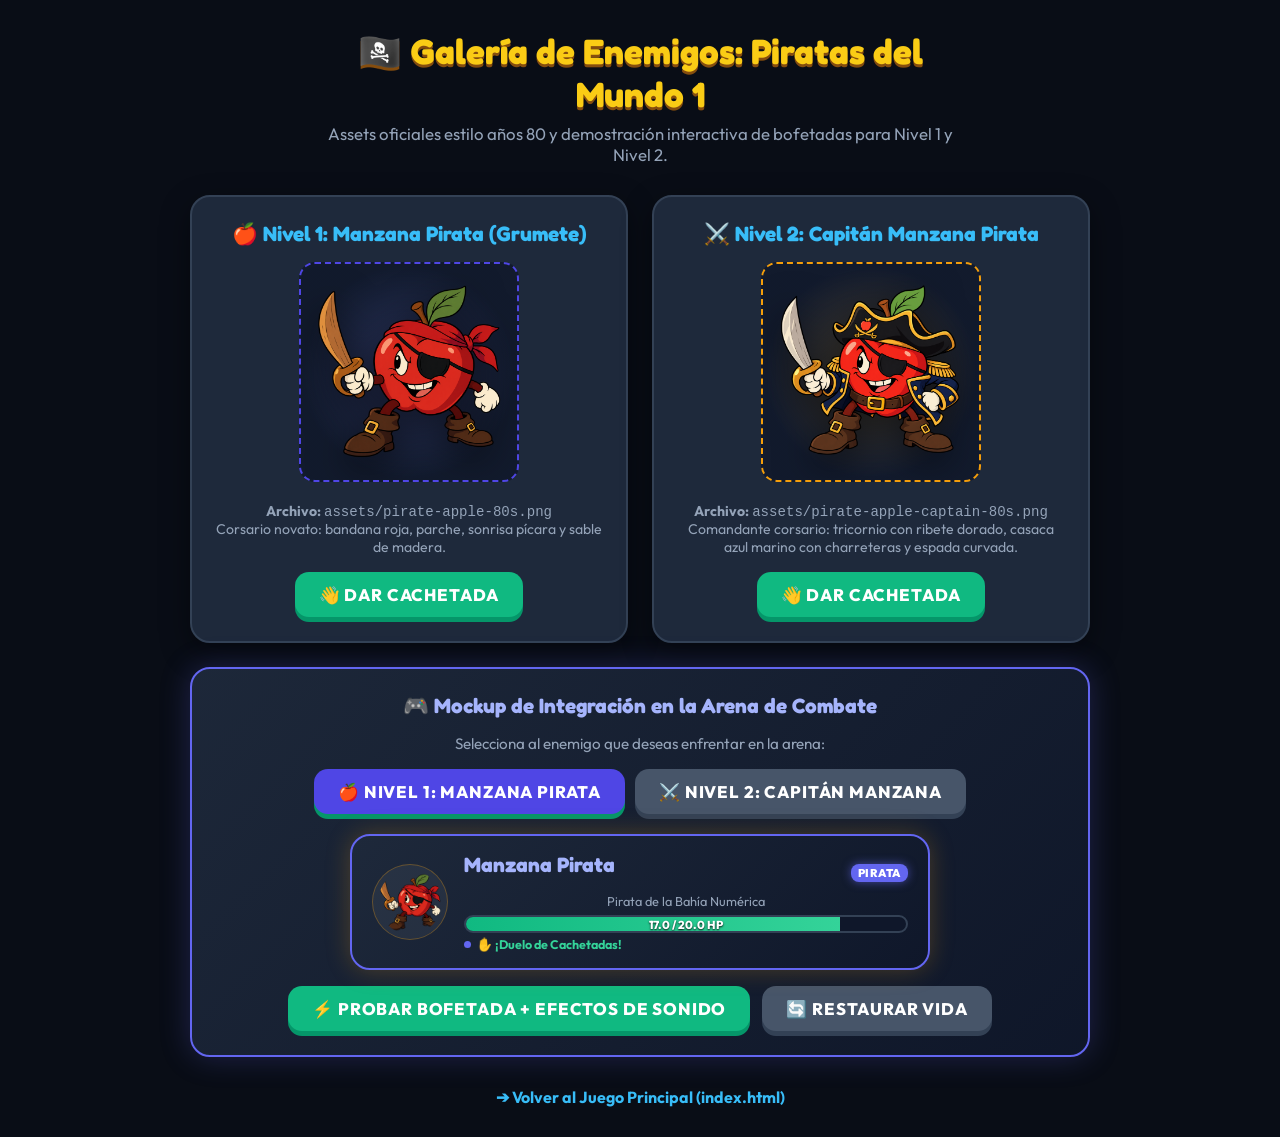
==== commit c233cc65: "feat: Integrar enemigo Capitán Manzana (pirate-apple-captain-80s.png) en Mundo 1 Nivel 2" ====
--- a/mockup-pirate-apple.html
+++ b/mockup-pirate-apple.html
@@ -138,50 +138,57 @@
 <body>
 
     <div class="showcase-header">
-        <h1>🏴‍☠️ Asset Mockup: Manzana Pirata</h1>
-        <p>Diseño conceptual, sprite 2D de alta resolución y demostración interactiva de bofetada.</p>
+        <h1>🏴‍☠️ Galería de Enemigos: Piratas del Mundo 1</h1>
+        <p>Assets oficiales estilo años 80 y demostración interactiva de bofetadas para Nivel 1 y Nivel 2.</p>
     </div>
 
     <div class="mockup-grid">
-        <!-- Tarjeta 1: Asset Ilustrado Estilo Años 80 -->
+        <!-- Tarjeta 1: Nivel 1 - Manzana Pirata -->
         <div class="asset-card">
-            <h3>🎨 Asset Oficial (Estilo Años 80)</h3>
+            <h3>🍎 Nivel 1: Manzana Pirata (Grumete)</h3>
             <div class="asset-preview-container">
                 <img src="assets/pirate-apple-80s.png" alt="Manzana Pirata Años 80" class="asset-preview-img" id="hires-img">
             </div>
             <p style="color: #94a3b8; font-size: 0.88rem; margin-bottom: 16px;">
-                Ilustración estilo animación clásica de los 80: trazado de tinta definido, bandana pirata, parche, sonrisa traviesa y sable de madera.
+                <strong>Archivo:</strong> <code>assets/pirate-apple-80s.png</code><br>
+                Corsario novato: bandana roja, parche, sonrisa pícara y sable de madera.
             </p>
             <div class="demo-btn-group">
                 <button class="btn-3d" onclick="testSlap('hires-img')">👋 Dar Cachetada</button>
             </div>
         </div>
 
-        <!-- Tarjeta 2: Especificaciones del Asset -->
+        <!-- Tarjeta 2: Nivel 2 - Capitán Manzana -->
         <div class="asset-card">
-            <h3>📜 Especificaciones de Integración</h3>
-            <div class="asset-preview-container" style="background: radial-gradient(circle, rgba(16, 185, 129, 0.15) 0%, rgba(15, 23, 42, 0.8) 70%); border-color: #10b981;">
-                <img src="assets/pirate-apple-80s.png" alt="Manzana Pirata Preview" class="asset-preview-img" id="vector-img" style="transform: scale(0.9);">
+            <h3>⚔️ Nivel 2: Capitán Manzana Pirata</h3>
+            <div class="asset-preview-container" style="background: radial-gradient(circle, rgba(245, 158, 11, 0.2) 0%, rgba(15, 23, 42, 0.8) 70%); border-color: #f59e0b;">
+                <img src="assets/pirate-apple-captain-80s.png" alt="Capitán Manzana Años 80" class="asset-preview-img" id="captain-img">
             </div>
             <p style="color: #94a3b8; font-size: 0.88rem; margin-bottom: 16px;">
-                Archivo: <code>assets/pirate-apple-80s.png</code><br>
-                Fondo con canal alfa transparente, resolución nítida y compatibilidad nativa con la arena de batalla.
+                <strong>Archivo:</strong> <code>assets/pirate-apple-captain-80s.png</code><br>
+                Comandante corsario: tricornio con ribete dorado, casaca azul marino con charreteras y espada curvada.
             </p>
             <div class="demo-btn-group">
-                <button class="btn-3d" onclick="testSlap('vector-img')">👋 Dar Cachetada</button>
+                <button class="btn-3d" onclick="testSlap('captain-img')">👋 Dar Cachetada</button>
             </div>
         </div>
 
         <!-- Tarjeta 3: Integración en la Interfaz de Batalla del Juego -->
         <div class="asset-card interactive-arena-card">
             <h3>🎮 Mockup de Integración en la Arena de Combate</h3>
-            <p style="color: #94a3b8; font-size: 0.95rem; margin-bottom: 20px;">
-                Así se visualiza el nuevo asset directamente dentro de la barra de vida y HUD de batalla:
+            <p style="color: #94a3b8; font-size: 0.95rem; margin-bottom: 16px;">
+                Selecciona al enemigo que deseas enfrentar en la arena:
             </p>
+
+            <!-- Selector de Enemigo -->
+            <div style="display: flex; gap: 10px; justify-content: center; margin-bottom: 20px;">
+                <button class="btn-3d" id="btn-select-minion" onclick="selectArenaEnemy('minion')" style="background: #4f46e5;">🍎 Nivel 1: Manzana Pirata</button>
+                <button class="btn-3d secondary" id="btn-select-captain" onclick="selectArenaEnemy('captain')">⚔️ Nivel 2: Capitán Manzana</button>
+            </div>
 
             <div class="live-arena-mockup">
                 <div class="boss-arena" style="margin-bottom: 16px;">
-                    <div class="boss-card" style="border-color: #6366f1;">
+                    <div class="boss-card" id="arena-card-border" style="border-color: #6366f1;">
                         <div class="boss-visual-row">
                             <div class="boss-avatar-wrapper" id="mockup-avatar-wrapper" style="width: 76px; height: 76px;">
                                 <img src="assets/pirate-apple-80s.png" id="mockup-avatar-img" style="width: 64px; height: 64px; object-fit: contain; border-radius: 50%;">
@@ -191,10 +198,10 @@
                             </div>
                             <div class="boss-info">
                                 <div class="boss-name-row">
-                                    <h3 class="boss-name">Manzana Pirata</h3>
-                                    <span class="boss-badge pirate">PIRATA</span>
+                                    <h3 class="boss-name" id="mockup-boss-name">Manzana Pirata</h3>
+                                    <span class="boss-badge pirate" id="mockup-boss-badge">PIRATA</span>
                                 </div>
-                                <p class="boss-title">Pirata de la Bahía Numérica</p>
+                                <p class="boss-title" id="mockup-boss-title">Pirata de la Bahía Numérica</p>
                                 <div class="boss-hp-container">
                                     <div class="boss-hp-bar" id="mockup-hp-bar" style="width: 85%;"></div>
                                     <span class="boss-hp-text" id="mockup-hp-text">17.0 / 20.0 HP</span>
@@ -222,6 +229,54 @@
     <script src="js/audio.js"></script>
     <script>
         let mockupHp = 17.0;
+        let currentTarget = 'minion';
+
+        const ENEMIES = {
+            minion: {
+                name: 'Manzana Pirata',
+                title: 'Pirata de la Bahía Numérica',
+                img: 'assets/pirate-apple-80s.png',
+                badgeText: 'PIRATA',
+                badgeClass: 'boss-badge pirate',
+                borderColor: '#6366f1'
+            },
+            captain: {
+                name: 'Capitán Manzana',
+                title: 'Comandante del Galeón Mayor y Menor',
+                img: 'assets/pirate-apple-captain-80s.png',
+                badgeText: 'CAPITÁN',
+                badgeClass: 'boss-badge captain',
+                borderColor: '#f59e0b'
+            }
+        };
+
+        function selectArenaEnemy(key) {
+            currentTarget = key;
+            const enemy = ENEMIES[key];
+            document.getElementById('mockup-avatar-img').src = enemy.img;
+            document.getElementById('mockup-boss-name').textContent = enemy.name;
+            document.getElementById('mockup-boss-title').textContent = enemy.title;
+            const badgeEl = document.getElementById('mockup-boss-badge');
+            badgeEl.textContent = enemy.badgeText;
+            badgeEl.className = enemy.badgeClass;
+            document.getElementById('arena-card-border').style.borderColor = enemy.borderColor;
+
+            const btnMinion = document.getElementById('btn-select-minion');
+            const btnCaptain = document.getElementById('btn-select-captain');
+            if (key === 'minion') {
+                btnMinion.className = 'btn-3d';
+                btnMinion.style.background = '#4f46e5';
+                btnCaptain.className = 'btn-3d secondary';
+                btnCaptain.style.background = '';
+            } else {
+                btnCaptain.className = 'btn-3d';
+                btnCaptain.style.background = '#f59e0b';
+                btnMinion.className = 'btn-3d secondary';
+                btnMinion.style.background = '';
+            }
+
+            resetMockupHp();
+        }
 
         function testSlap(imgId) {
             if (window.soundManager) soundManager.slap();
--- a/css/styles.css
+++ b/css/styles.css
@@ -605,6 +605,11 @@
     box-shadow: 0 0 10px rgba(99, 102, 241, 0.6);
 }
 
+.boss-badge.captain {
+    background: #f59e0b;
+    box-shadow: 0 0 10px rgba(245, 158, 11, 0.6);
+}
+
 .boss-badge.enemy {
     background: #8b5cf6;
     box-shadow: 0 0 10px rgba(139, 92, 246, 0.6);
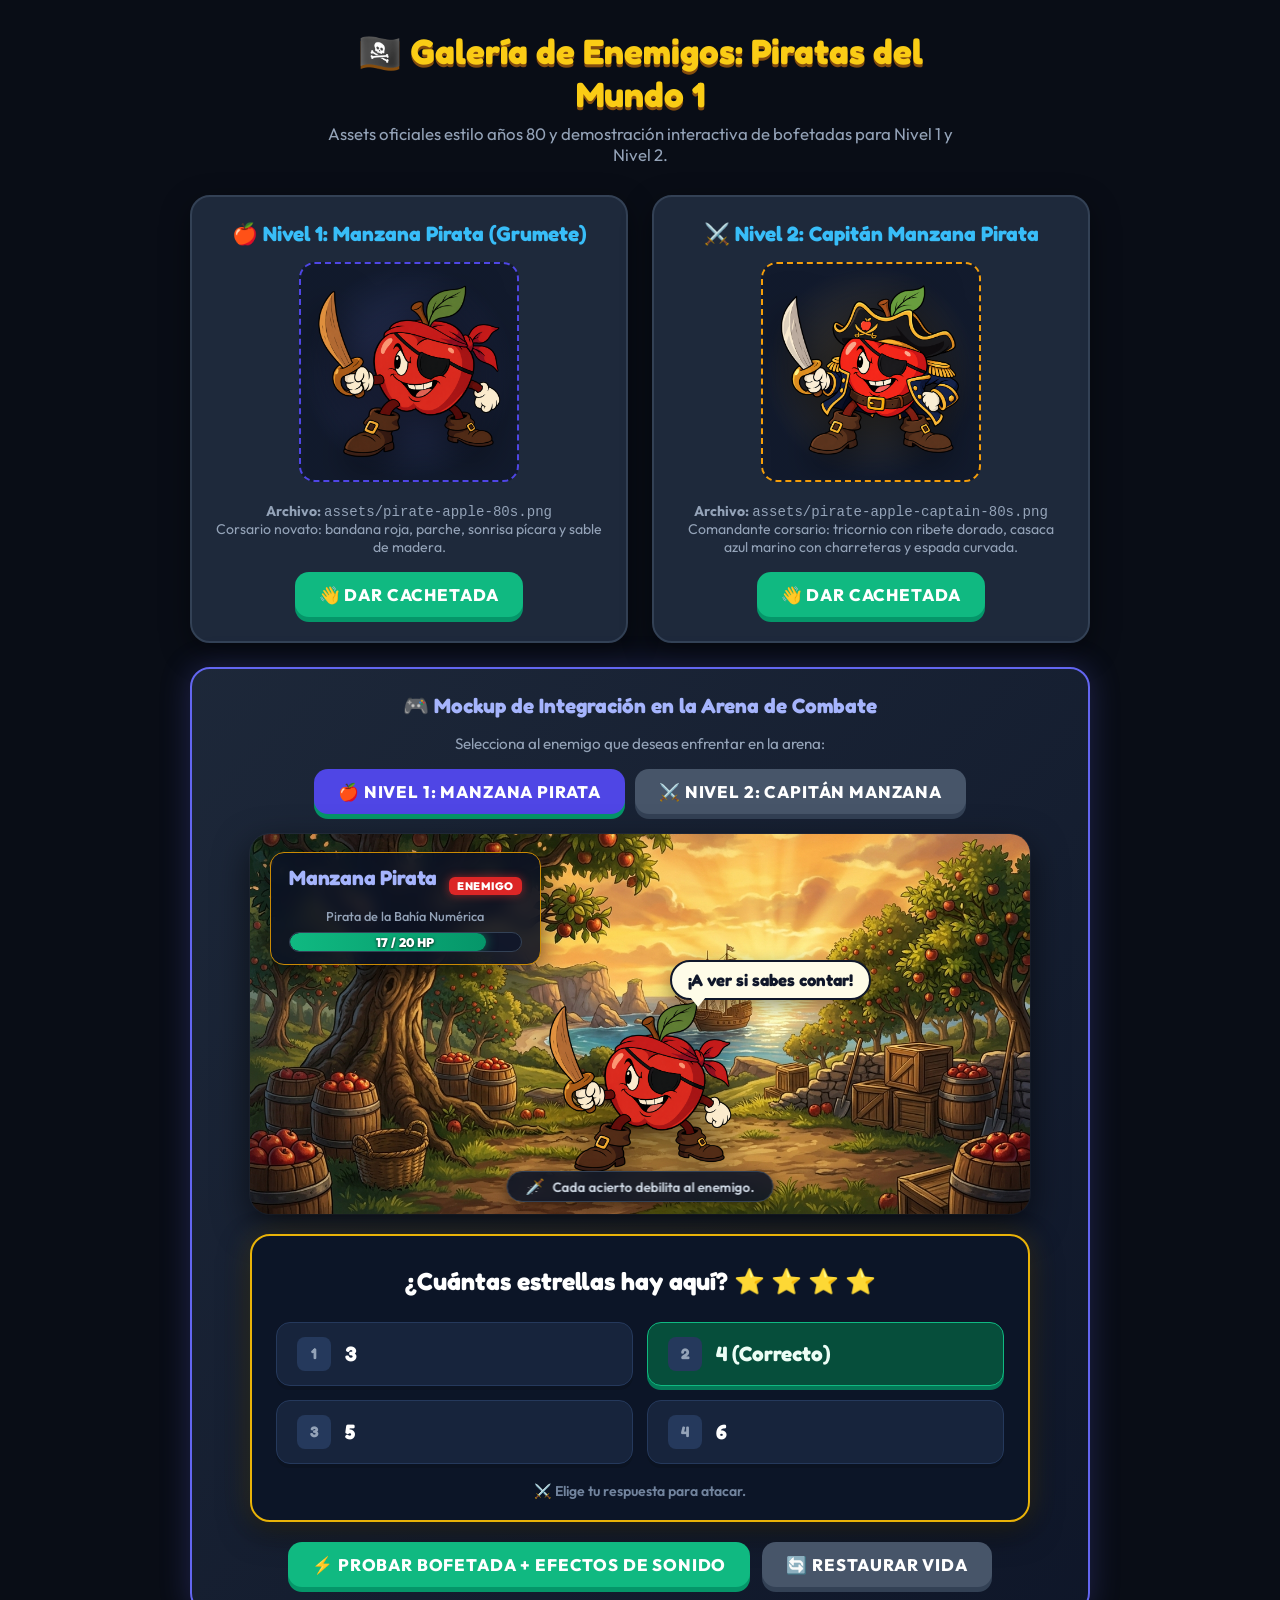
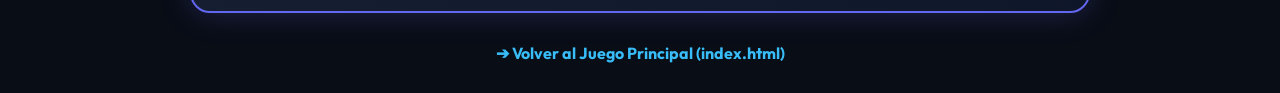
==== commit 196721b4: "feat: Implementar diseño y fondo del escenario de batalla basado en el mockup del usuario" ====
--- a/mockup-pirate-apple.html
+++ b/mockup-pirate-apple.html
@@ -186,32 +186,57 @@
                 <button class="btn-3d secondary" id="btn-select-captain" onclick="selectArenaEnemy('captain')">⚔️ Nivel 2: Capitán Manzana</button>
             </div>
 
-            <div class="live-arena-mockup">
-                <div class="boss-arena" style="margin-bottom: 16px;">
-                    <div class="boss-card" id="arena-card-border" style="border-color: #6366f1;">
-                        <div class="boss-visual-row">
-                            <div class="boss-avatar-wrapper" id="mockup-avatar-wrapper" style="width: 76px; height: 76px;">
-                                <img src="assets/pirate-apple-80s.png" id="mockup-avatar-img" style="width: 64px; height: 64px; object-fit: contain; border-radius: 50%;">
+            <div class="live-arena-mockup" style="max-width: 780px; width: 100%;">
+                <div class="boss-arena" style="margin-bottom: 20px;">
+                    <div class="battle-stage-backdrop">
+                        <!-- Floating HUD -->
+                        <div class="stage-enemy-hud" id="mockup-hud-border">
+                            <div class="stage-enemy-header">
+                                <h3 class="stage-enemy-name" id="mockup-boss-name">Manzana Pirata</h3>
+                                <span class="stage-enemy-badge pirate" id="mockup-boss-badge">ENEMIGO</span>
+                            </div>
+                            <p class="stage-enemy-title" id="mockup-boss-title">Pirata de la Bahía Numérica</p>
+                            <div class="stage-hp-container">
+                                <div class="stage-hp-bar" id="mockup-hp-bar" style="width: 85%;"></div>
+                                <span class="stage-hp-text" id="mockup-hp-text">17 / 20 HP</span>
+                            </div>
+                        </div>
+
+                        <!-- Center Stage: Character + Speech Bubble + Slap -->
+                        <div class="stage-center-area">
+                            <div class="comic-speech-bubble" id="mockup-speech-bubble">
+                                <span id="mockup-speech-text">¡A ver si sabes contar!</span>
+                                <div class="speech-tail"></div>
+                            </div>
+                            <div class="stage-avatar-wrapper" id="mockup-avatar-wrapper">
+                                <div class="boss-avatar">
+                                    <img src="assets/pirate-apple-80s.png" id="mockup-avatar-img" alt="Enemigo">
+                                </div>
                                 <div class="slap-hand hidden" id="mockup-slap-hand">✋</div>
                                 <div class="slap-impact hidden" id="mockup-slap-impact">💥 ¡ZAS!</div>
                                 <div class="boss-damage-popup hidden" id="mockup-damage-popup">-1.5</div>
                             </div>
-                            <div class="boss-info">
-                                <div class="boss-name-row">
-                                    <h3 class="boss-name" id="mockup-boss-name">Manzana Pirata</h3>
-                                    <span class="boss-badge pirate" id="mockup-boss-badge">PIRATA</span>
-                                </div>
-                                <p class="boss-title" id="mockup-boss-title">Pirata de la Bahía Numérica</p>
-                                <div class="boss-hp-container">
-                                    <div class="boss-hp-bar" id="mockup-hp-bar" style="width: 85%;"></div>
-                                    <span class="boss-hp-text" id="mockup-hp-text">17.0 / 20.0 HP</span>
-                                </div>
-                                <div class="boss-mechanic-indicator">
-                                    <span class="pulse-dot" style="background: #6366f1;"></span>
-                                    <span>✋ ¡Duelo de Cachetadas!</span>
-                                </div>
-                            </div>
                         </div>
+
+                        <!-- Mechanic Pill -->
+                        <div class="stage-mechanic-pill">
+                            <span class="mechanic-icon">🗡️</span>
+                            <span>Cada acierto debilita al enemigo.</span>
+                        </div>
+                    </div>
+                </div>
+
+                <!-- Preview Tarjeta Dorada de Pregunta -->
+                <div class="quiz-card" style="margin-bottom: 20px;">
+                    <div class="quiz-prompt">¿Cuántas estrellas hay aquí? ⭐ ⭐ ⭐ ⭐</div>
+                    <div class="options-grid">
+                        <button class="option-card" onclick="testArenaSlap()"><span class="option-key">1</span><span class="option-text">3</span></button>
+                        <button class="option-card correct" onclick="testArenaSlap()"><span class="option-key">2</span><span class="option-text">4 (Correcto)</span></button>
+                        <button class="option-card" onclick="testArenaSlap()"><span class="option-key">3</span><span class="option-text">5</span></button>
+                        <button class="option-card" onclick="testArenaSlap()"><span class="option-key">4</span><span class="option-text">6</span></button>
+                    </div>
+                    <div class="quiz-action-hint">
+                        <span>⚔️ Elige tu respuesta para atacar.</span>
                     </div>
                 </div>
 
@@ -236,17 +261,19 @@
                 name: 'Manzana Pirata',
                 title: 'Pirata de la Bahía Numérica',
                 img: 'assets/pirate-apple-80s.png',
-                badgeText: 'PIRATA',
-                badgeClass: 'boss-badge pirate',
-                borderColor: '#6366f1'
+                badgeText: 'ENEMIGO',
+                badgeClass: 'stage-enemy-badge pirate',
+                borderColor: '#ca8a04',
+                intro: '¡A ver si sabes contar!'
             },
             captain: {
                 name: 'Capitán Manzana',
                 title: 'Comandante del Galeón Mayor y Menor',
                 img: 'assets/pirate-apple-captain-80s.png',
                 badgeText: 'CAPITÁN',
-                badgeClass: 'boss-badge captain',
-                borderColor: '#f59e0b'
+                badgeClass: 'stage-enemy-badge captain',
+                borderColor: '#f59e0b',
+                intro: '¡Nadie navega aquí sin dominar las magnitudes!'
             }
         };
 
@@ -259,7 +286,10 @@
             const badgeEl = document.getElementById('mockup-boss-badge');
             badgeEl.textContent = enemy.badgeText;
             badgeEl.className = enemy.badgeClass;
-            document.getElementById('arena-card-border').style.borderColor = enemy.borderColor;
+            const hudBorder = document.getElementById('mockup-hud-border');
+            if (hudBorder) hudBorder.style.borderColor = enemy.borderColor;
+            const speechText = document.getElementById('mockup-speech-text');
+            if (speechText) speechText.textContent = enemy.intro;
 
             const btnMinion = document.getElementById('btn-select-minion');
             const btnCaptain = document.getElementById('btn-select-captain');
@@ -341,7 +371,20 @@
             mockupHp = Math.max(0, mockupHp - 2.5);
             const pct = (mockupHp / 20.0) * 100;
             document.getElementById('mockup-hp-bar').style.width = pct + '%';
-            document.getElementById('mockup-hp-text').textContent = mockupHp.toFixed(1) + ' / 20.0 HP';
+            document.getElementById('mockup-hp-text').textContent = Math.ceil(mockupHp) + ' / 20 HP';
+
+            // 6. Speech Bubble reaction
+            const speech = document.getElementById('mockup-speech-text');
+            if (speech) {
+                if (mockupHp <= 0) {
+                    speech.textContent = '¡Me rindo, marinero de los números!';
+                } else {
+                    const hits = currentTarget === 'minion' 
+                        ? ['¡Rayos y centellas! ¡Menuda bofetada!', '¡Auuu! ¡Eso dolió!', '¡Mi bandana! ¡Qué golpe!'] 
+                        : ['¡Esa bofetada fue MAYOR que mi paciencia!', '¡Por Neptuno! ¡Qué derechazo!', '¡Mis charreteras!'];
+                    speech.textContent = hits[Math.floor(Math.random() * hits.length)];
+                }
+            }
 
             if (mockupHp <= 0) {
                 avatar.style.filter = 'grayscale(0.4) brightness(0.9)';
@@ -351,8 +394,10 @@
         function resetMockupHp() {
             mockupHp = 20.0;
             document.getElementById('mockup-hp-bar').style.width = '100%';
-            document.getElementById('mockup-hp-text').textContent = '20.0 / 20.0 HP';
+            document.getElementById('mockup-hp-text').textContent = '20 / 20 HP';
             document.getElementById('mockup-avatar-img').style.filter = '';
+            const speech = document.getElementById('mockup-speech-text');
+            if (speech && ENEMIES[currentTarget]) speech.textContent = ENEMIES[currentTarget].intro;
         }
     </script>
 </body>
--- a/css/styles.css
+++ b/css/styles.css
@@ -367,286 +367,251 @@
    VISTA DE JUEGO / QUIZ
    ========================================== */
 .quiz-view {
-    max-width: 700px;
+    max-width: 860px;
     margin: 0 auto;
-    padding: 20px 20px 160px;
+    padding: 18px 20px 140px;
     width: 100%;
     display: flex;
     flex-direction: column;
-    gap: 20px;
-}
-
-.quiz-top-bar {
-    display: flex;
-    align-items: center;
     gap: 16px;
 }
 
-.quiz-progress-bar-container {
+/* Subbar de Quiz / Navegación y Progreso */
+.quiz-subbar {
+    display: flex;
+    align-items: center;
+    justify-content: space-between;
+    gap: 12px;
+    margin-bottom: 12px;
+    width: 100%;
+}
+
+.subbar-back-btn {
+    width: 38px;
+    height: 38px;
+    border-radius: var(--radius-full);
+    background: #152238;
+    border: 1px solid #233758;
+    color: #ffffff;
+    font-size: 1.4rem;
+    font-weight: 700;
+    display: flex;
+    align-items: center;
+    justify-content: center;
+    cursor: pointer;
+    box-shadow: 0 4px 10px rgba(0, 0, 0, 0.3);
+    transition: transform 0.12s ease, background 0.12s ease;
+    line-height: 1;
+    padding-bottom: 2px;
+}
+
+.subbar-back-btn:hover {
+    background: #1e3252;
+    transform: scale(1.08);
+}
+
+.subbar-level-pill {
+    display: flex;
+    align-items: center;
+    gap: 8px;
+    background: #0f1c33;
+    border: 1px solid #1f355c;
+    border-radius: var(--radius-full);
+    padding: 6px 14px;
+    font-size: 0.88rem;
+    font-weight: 700;
+    color: #f1f5f9;
+}
+
+.subbar-level-icon {
+    display: inline-flex;
+    align-items: center;
+    justify-content: center;
+    background: #2563eb;
+    color: #ffffff;
+    border-radius: 6px;
+    padding: 2px 6px;
+    font-size: 0.78rem;
+}
+
+.subbar-stepper-container {
     flex: 1;
-    height: 14px;
-    background: var(--bg-card);
+    display: flex;
+    align-items: center;
+    justify-content: center;
+    padding: 0 10px;
+    overflow: hidden;
+}
+
+.subbar-stepper {
+    display: flex;
+    align-items: center;
+    gap: 7px;
+    position: relative;
+    max-width: 100%;
+}
+
+.subbar-stepper::before {
+    content: '';
+    position: absolute;
+    top: 50%;
+    left: 4px;
+    right: 4px;
+    height: 2px;
+    background: #1e2f4a;
+    transform: translateY(-50%);
+    z-index: 1;
+}
+
+.stepper-dot {
+    width: 8px;
+    height: 8px;
     border-radius: var(--radius-full);
-    overflow: hidden;
-    border: 2px solid var(--border-color);
-}
-
-.quiz-progress-bar-fill {
-    height: 100%;
-    background: linear-gradient(90deg, #10b981, #34d399);
-    width: 0%;
-    transition: width 0.3s cubic-bezier(0.34, 1.56, 0.64, 1);
-}
-
-.quiz-meta {
-    display: flex;
-    justify-content: space-between;
-    font-size: 0.9rem;
-    color: var(--text-muted);
-    font-weight: 600;
+    background: #23354f;
+    position: relative;
+    z-index: 2;
+    transition: all 0.2s ease;
+    flex-shrink: 0;
+}
+
+.stepper-dot.completed {
+    background: #38bdf8;
+    box-shadow: 0 0 6px rgba(56, 189, 248, 0.7);
+}
+
+.stepper-dot.current {
+    width: 13px;
+    height: 13px;
+    background: #facc15;
+    box-shadow: 0 0 12px rgba(250, 204, 21, 0.95);
+    border: 2px solid #080d1a;
+}
+
+.subbar-mode-badge {
+    display: flex;
+    align-items: center;
+    gap: 6px;
+    background: #0f1c33;
+    border: 1px solid #1f355c;
+    border-radius: var(--radius-full);
+    padding: 6px 14px;
+    font-size: 0.82rem;
+    font-weight: 700;
+    color: #94a3b8;
+    white-space: nowrap;
 }
 
 /* ==========================================
-   ARENA DE BATALLA DE JEFE
+   ARENA DE BATALLA ESCÉNICA (ESTILO MOCKUP)
    ========================================== */
 .boss-arena {
     width: 100%;
-    margin-bottom: 6px;
+    margin-bottom: 16px;
+    border-radius: 20px;
+    overflow: hidden;
+    box-shadow: 0 12px 35px rgba(0, 0, 0, 0.6), 0 0 0 1px rgba(255, 255, 255, 0.05);
     animation: fadeIn 0.3s ease-out;
 }
 
-.boss-card {
-    background: linear-gradient(135deg, rgba(30, 41, 59, 0.95), rgba(15, 23, 42, 0.95));
-    border: 2px solid #f59e0b;
-    border-radius: var(--radius-lg);
-    padding: 16px 20px;
-    box-shadow: 0 0 25px rgba(245, 158, 11, 0.25);
+.battle-stage-backdrop {
     position: relative;
-    overflow: hidden;
-}
-
-.boss-visual-row {
-    display: flex;
-    align-items: center;
-    gap: 16px;
-}
-
-.boss-avatar-wrapper {
-    position: relative;
-    width: 64px;
-    height: 64px;
-    flex-shrink: 0;
-    display: flex;
-    align-items: center;
-    justify-content: center;
-    background: rgba(255, 255, 255, 0.05);
-    border-radius: var(--radius-full);
-    border: 1px solid rgba(245, 158, 11, 0.3);
-}
-
-.boss-avatar {
-    font-size: 2.2rem;
-    display: inline-block;
-    transition: transform 0.15s ease;
-}
-
-.boss-avatar.boss-shake {
-    animation: bossShake 0.4s cubic-bezier(0.36, 0.07, 0.19, 0.97) both;
-}
-
-.boss-avatar.slapped {
-    animation: enemySlapRecoil 0.45s cubic-bezier(0.36, 0.07, 0.19, 0.97) both;
-}
-
-/* Cachetada / Slap Hand Animation */
-.slap-hand {
+    width: 100%;
+    height: 380px;
+    background: url('../assets/battle-stage-clean.jpg') center bottom / cover no-repeat;
+    display: flex;
+    flex-direction: column;
+    justify-content: space-between;
+}
+
+/* Floating Enemy HUD (Top Left) */
+.stage-enemy-hud {
     position: absolute;
-    top: 50%;
-    left: 50%;
-    font-size: 2.8rem;
-    pointer-events: none;
-    z-index: 20;
-    margin-top: -1.4rem;
-    margin-left: -1.4rem;
-    filter: drop-shadow(0 4px 10px rgba(0, 0, 0, 0.6));
-    transform-origin: bottom right;
-}
-
-.slap-hand.animate-slap {
-    animation: slapSwing 0.4s cubic-bezier(0.18, 0.89, 0.32, 1.28) forwards;
-}
-
-@keyframes slapSwing {
-    0% {
-        opacity: 0;
-        transform: translate(40px, -22px) rotate(50deg) scale(1.4);
-    }
-    30% {
-        opacity: 1;
-        transform: translate(5px, -5px) rotate(15deg) scale(1.15);
-    }
-    50% {
-        opacity: 1;
-        transform: translate(-18px, 0px) rotate(-25deg) scale(1);
-    }
-    75% {
-        opacity: 0.8;
-        transform: translate(-30px, 12px) rotate(-40deg) scale(0.9);
-    }
-    100% {
-        opacity: 0;
-        transform: translate(-45px, 22px) rotate(-55deg) scale(0.7);
-    }
-}
-
-/* Comic Impact Burst "¡ZAS!" */
-.slap-impact {
-    position: absolute;
-    top: -16px;
-    left: -18px;
-    background: #facc15;
-    color: #0f172a;
-    font-size: 0.82rem;
+    top: 18px;
+    left: 20px;
+    z-index: 10;
+    background: rgba(10, 18, 36, 0.88);
+    backdrop-filter: blur(8px);
+    border: 1.5px solid #ca8a04;
+    border-radius: 14px;
+    padding: 12px 18px;
+    min-width: 250px;
+    box-shadow: 0 8px 24px rgba(0, 0, 0, 0.55);
+}
+
+.stage-enemy-header {
+    display: flex;
+    align-items: center;
+    justify-content: space-between;
+    gap: 12px;
+}
+
+.stage-enemy-name {
+    font-family: 'Fredoka', sans-serif;
+    font-size: 1.22rem;
+    font-weight: 700;
+    color: #ffffff;
+    margin: 0;
+    letter-spacing: -0.01em;
+}
+
+.stage-enemy-badge {
+    padding: 2px 8px;
+    border-radius: 6px;
+    font-size: 0.68rem;
     font-weight: 900;
-    padding: 3px 8px;
-    border-radius: var(--radius-sm);
-    border: 2px solid #ca8a04;
-    box-shadow: 0 0 16px rgba(250, 204, 21, 0.85);
-    pointer-events: none;
-    z-index: 22;
-    animation: impactPop 0.45s ease-out forwards;
-    white-space: nowrap;
-}
-
-@keyframes impactPop {
-    0% {
-        opacity: 0;
-        transform: scale(0.3) rotate(-15deg);
-    }
-    35% {
-        opacity: 1;
-        transform: scale(1.3) rotate(8deg);
-    }
-    70% {
-        opacity: 1;
-        transform: scale(1.1) rotate(-4deg);
-    }
-    100% {
-        opacity: 0;
-        transform: scale(0.8) translateY(-14px);
-    }
-}
-
-@keyframes enemySlapRecoil {
-    0% { transform: scale(1) rotate(0deg); filter: brightness(1); }
-    20% {
-        transform: translateX(-16px) rotate(-26deg) scale(0.88);
-        filter: brightness(1.4) drop-shadow(0 0 16px rgba(239, 68, 68, 0.9));
-    }
-    45% {
-        transform: translateX(8px) rotate(14deg) scale(1.04);
-    }
-    70% {
-        transform: translateX(-4px) rotate(-6deg) scale(0.98);
-    }
-    100% {
-        transform: translateX(0) rotate(0deg) scale(1);
-        filter: brightness(1);
-    }
-}
-
-.boss-damage-popup {
-    position: absolute;
-    top: -12px;
-    right: -12px;
+    letter-spacing: 0.05em;
+    text-transform: uppercase;
+}
+
+.stage-enemy-badge.pirate,
+.stage-enemy-badge.enemy {
     background: #dc2626;
     color: #ffffff;
-    font-weight: 800;
-    font-size: 0.9rem;
-    padding: 3px 8px;
-    border-radius: var(--radius-full);
-    box-shadow: 0 0 12px rgba(239, 68, 68, 0.8);
-    pointer-events: none;
-    animation: damagePop 0.8s ease-out forwards;
-}
-
-.boss-info {
-    flex: 1;
-    min-width: 0;
-}
-
-.boss-name-row {
-    display: flex;
-    align-items: center;
-    justify-content: space-between;
-    gap: 8px;
-}
-
-.boss-name {
-    font-size: 1.15rem;
-    font-weight: 800;
-    color: #f8fafc;
-    margin: 0;
-}
-
-.boss-badge {
-    background: #ef4444;
-    color: #ffffff;
-    font-size: 0.7rem;
-    font-weight: 900;
-    padding: 2px 7px;
-    border-radius: var(--radius-sm);
-    letter-spacing: 0.05em;
-    animation: flamePulse 1.5s infinite;
-}
-
-.boss-badge.pirate {
-    background: #6366f1;
-    box-shadow: 0 0 10px rgba(99, 102, 241, 0.6);
-}
-
-.boss-badge.captain {
+    box-shadow: 0 0 8px rgba(220, 38, 38, 0.6);
+}
+
+.stage-enemy-badge.captain {
     background: #f59e0b;
-    box-shadow: 0 0 10px rgba(245, 158, 11, 0.6);
-}
-
-.boss-badge.enemy {
-    background: #8b5cf6;
-    box-shadow: 0 0 10px rgba(139, 92, 246, 0.6);
-}
-
-.boss-title {
+    color: #0f172a;
+    box-shadow: 0 0 8px rgba(245, 158, 11, 0.6);
+}
+
+.stage-enemy-title {
     font-size: 0.8rem;
     color: #94a3b8;
-    margin-bottom: 6px;
-}
-
-.boss-hp-container {
+    margin: 2px 0 8px 0;
+    font-weight: 500;
+}
+
+.stage-hp-container {
     width: 100%;
-    height: 18px;
-    background: #0f172a;
-    border: 2px solid #334155;
+    height: 20px;
+    background: rgba(15, 23, 42, 0.9);
+    border: 1.5px solid #334155;
     border-radius: var(--radius-full);
     position: relative;
     overflow: hidden;
-    margin-bottom: 4px;
-}
-
-.boss-hp-bar {
+}
+
+.stage-hp-bar {
     height: 100%;
-    background: linear-gradient(90deg, #10b981, #34d399);
-    transition: width 0.12s linear, background-color 0.3s;
-}
-
-.boss-hp-bar.danger {
-    background: linear-gradient(90deg, #ef4444, #f87171);
-}
-
-.boss-hp-bar.warning {
-    background: linear-gradient(90deg, #f59e0b, #fbbf24);
-}
-
-.boss-hp-text {
+    background: linear-gradient(90deg, #10b981, #059669);
+    border-radius: var(--radius-full);
+    transition: width 0.25s ease;
+    box-shadow: 0 0 12px rgba(16, 185, 129, 0.6);
+}
+
+.stage-hp-bar.warning {
+    background: linear-gradient(90deg, #f59e0b, #d97706);
+    box-shadow: 0 0 12px rgba(245, 158, 11, 0.6);
+}
+
+.stage-hp-bar.danger {
+    background: linear-gradient(90deg, #ef4444, #b91c1c);
+    box-shadow: 0 0 12px rgba(239, 68, 68, 0.6);
+}
+
+.stage-hp-text {
     position: absolute;
     top: 0;
     left: 0;
@@ -655,104 +620,170 @@
     display: flex;
     align-items: center;
     justify-content: center;
-    font-size: 0.72rem;
+    font-size: 0.78rem;
+    font-weight: 900;
+    color: #ffffff;
+    text-shadow: 0 1px 3px rgba(0, 0, 0, 0.9);
+    letter-spacing: 0.03em;
+}
+
+/* Center Stage Area: Character & Slap & Comic Bubble */
+.stage-center-area {
+    position: absolute;
+    bottom: 40px;
+    left: 50%;
+    transform: translateX(-50%);
+    display: flex;
+    flex-direction: column;
+    align-items: center;
+    z-index: 5;
+}
+
+.comic-speech-bubble {
+    position: absolute;
+    top: -24px;
+    left: 125px;
+    background: #fefce8;
+    color: #0f172a;
+    border: 2px solid #0f172a;
+    border-radius: 20px;
+    padding: 8px 16px;
+    font-family: 'Fredoka', sans-serif;
+    font-size: 1.05rem;
     font-weight: 800;
+    white-space: nowrap;
+    box-shadow: 0 6px 18px rgba(0, 0, 0, 0.4);
+    animation: speechFloat 2.5s ease-in-out infinite;
+    z-index: 15;
+}
+
+.speech-tail {
+    position: absolute;
+    bottom: -9px;
+    left: 18px;
+    width: 0;
+    height: 0;
+    border-left: 8px solid transparent;
+    border-right: 8px solid transparent;
+    border-top: 10px solid #fefce8;
+}
+
+@keyframes speechFloat {
+    0%, 100% { transform: translateY(0); }
+    50% { transform: translateY(-5px); }
+}
+
+.stage-avatar-wrapper {
+    position: relative;
+    width: 190px;
+    height: 190px;
+    display: flex;
+    align-items: flex-end;
+    justify-content: center;
+}
+
+.boss-avatar {
+    width: 100%;
+    height: 100%;
+    display: flex;
+    align-items: flex-end;
+    justify-content: center;
+    transition: transform 0.15s ease;
+}
+
+.boss-avatar img {
+    max-width: 100%;
+    max-height: 100%;
+    object-fit: contain;
+    filter: drop-shadow(0 14px 22px rgba(0, 0, 0, 0.65));
+    transition: transform 0.2s cubic-bezier(0.34, 1.56, 0.64, 1);
+    pointer-events: none;
+}
+
+/* Mechanic Pill Floating at Bottom of Stage */
+.stage-mechanic-pill {
+    position: absolute;
+    bottom: 12px;
+    left: 50%;
+    transform: translateX(-50%);
+    background: rgba(11, 20, 38, 0.88);
+    backdrop-filter: blur(6px);
+    border: 1px solid #334155;
+    border-radius: var(--radius-full);
+    padding: 5px 18px;
+    color: #cbd5e1;
+    font-size: 0.84rem;
+    font-weight: 600;
+    display: flex;
+    align-items: center;
+    gap: 8px;
+    box-shadow: 0 4px 14px rgba(0, 0, 0, 0.5);
+    z-index: 10;
+    white-space: nowrap;
+}
+
+.mechanic-icon {
+    font-size: 0.95rem;
+}
+
+/* Tarjeta Unificada con Borde Dorado */
+.quiz-card {
+    background: #0c1527;
+    border: 2px solid #eab308;
+    border-radius: 20px;
+    padding: 28px 24px 20px 24px;
+    box-shadow: 0 0 28px rgba(234, 179, 8, 0.16), 0 10px 30px rgba(0, 0, 0, 0.5);
+    margin-bottom: 20px;
+    display: flex;
+    flex-direction: column;
+}
+
+.quiz-prompt {
+    font-family: 'Fredoka', sans-serif;
+    font-size: 1.55rem;
+    font-weight: 700;
+    line-height: 1.45;
     color: #ffffff;
-    text-shadow: 0 1px 2px rgba(0, 0, 0, 0.9);
-}
-
-.boss-mechanic-indicator {
-    display: flex;
-    align-items: center;
-    gap: 6px;
-    font-size: 0.78rem;
-    font-weight: 700;
-    color: #34d399;
-}
-
-.pulse-dot {
-    width: 7px;
-    height: 7px;
-    background: #10b981;
-    border-radius: var(--radius-full);
-    display: inline-block;
-    animation: flamePulse 1s infinite;
-}
-
-@keyframes bossShake {
-    10%, 90% { transform: translate3d(-2px, 0, 0); }
-    20%, 80% { transform: translate3d(4px, 0, 0); }
-    30%, 50%, 70% { transform: translate3d(-6px, 0, 0); }
-    40%, 60% { transform: translate3d(6px, 0, 0); }
-}
-
-@keyframes damagePop {
-    0% { transform: scale(0.6) translateY(0); opacity: 1; }
-    50% { transform: scale(1.15) translateY(-14px); opacity: 1; }
-    100% { transform: scale(1) translateY(-24px); opacity: 0; }
-}
-
-.quiz-card {
-    background: var(--bg-card);
-    border: 2px solid var(--border-color);
-    border-radius: var(--radius-lg);
-    padding: 32px 24px;
-    box-shadow: 0 10px 25px rgba(0, 0, 0, 0.3);
-    min-height: 160px;
-    display: flex;
-    align-items: center;
-    justify-content: center;
     text-align: center;
-}
-
-.quiz-prompt {
-    font-size: 1.45rem;
-    font-weight: 700;
-    line-height: 1.5;
-    color: #f1f5f9;
+    margin-bottom: 22px;
 }
 
 .options-grid {
     display: grid;
     grid-template-columns: 1fr 1fr;
-    gap: 16px;
-}
-
-@media (max-width: 600px) {
-    .options-grid {
-        grid-template-columns: 1fr;
-    }
+    gap: 14px;
+    margin-bottom: 14px;
 }
 
 .option-card {
-    background: #1e293b;
-    border: 2px solid #334155;
-    box-shadow: 0 4px 0 #0f172a;
-    border-radius: var(--radius-md);
-    padding: 16px 20px;
-    color: #f8fafc;
-    font-family: inherit;
-    font-size: 1.15rem;
-    font-weight: 600;
+    background: #17243c;
+    border: 1px solid #25395c;
+    box-shadow: 0 4px 0 #0b1322;
+    border-radius: 14px;
+    padding: 14px 20px;
+    color: #ffffff;
+    font-family: 'Fredoka', sans-serif;
+    font-size: 1.3rem;
+    font-weight: 700;
     cursor: pointer;
     display: flex;
     align-items: center;
     gap: 14px;
     text-align: left;
-    transition: all 0.1s ease;
+    transition: all 0.12s ease;
     outline: none;
 }
 
 .option-card:hover:not(:disabled) {
-    background: #283548;
-    border-color: #475569;
+    background: #1f3050;
+    border-color: #3b82f6;
     transform: translateY(-2px);
-    box-shadow: 0 6px 0 #0f172a;
+    box-shadow: 0 6px 0 #0b1322;
 }
 
 .option-card:active:not(:disabled) {
     transform: translateY(3px);
-    box-shadow: 0 1px 0 #0f172a;
+    box-shadow: 0 1px 0 #0b1322;
 }
 
 .option-card.correct {
@@ -765,23 +796,35 @@
 .option-card.incorrect {
     background: #7f1d1d !important;
     border-color: #ef4444 !important;
-    box-shadow: 0 4px 0 #b91c1c !important;
+    box-shadow: 0 4px 0 #991b1b !important;
     color: #fef2f2 !important;
 }
 
 .option-key {
-    background: rgba(255, 255, 255, 0.1);
-    color: var(--text-muted);
-    font-size: 0.8rem;
+    background: #25395c;
+    color: #94a3b8;
+    font-size: 0.95rem;
     font-weight: 800;
-    padding: 4px 8px;
-    border-radius: var(--radius-sm);
-    min-width: 24px;
-    text-align: center;
+    padding: 6px 10px;
+    border-radius: 8px;
+    min-width: 34px;
+    height: 34px;
+    display: flex;
+    align-items: center;
+    justify-content: center;
+    flex-shrink: 0;
 }
 
 .option-text {
     flex: 1;
+}
+
+.quiz-action-hint {
+    text-align: center;
+    color: #72849e;
+    font-size: 0.88rem;
+    font-weight: 600;
+    margin-top: 4px;
 }
 
 /* ==========================================
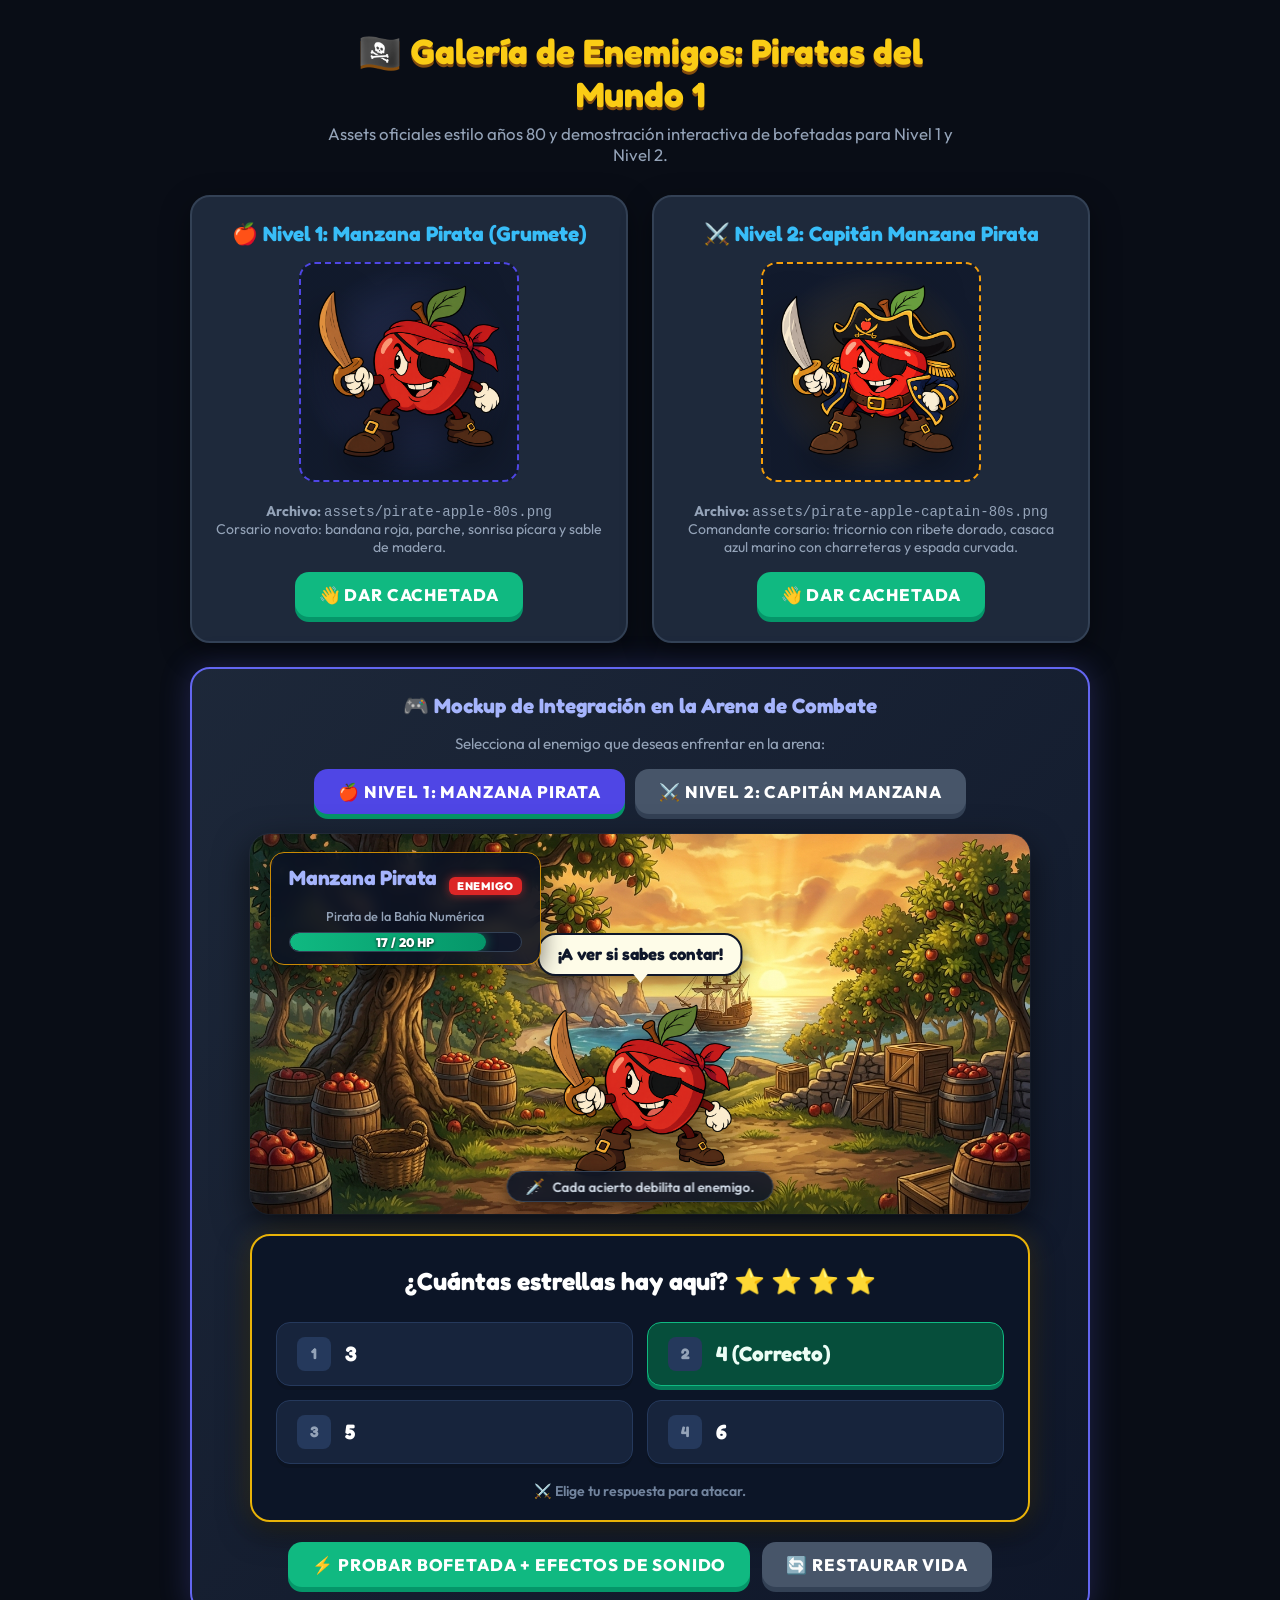
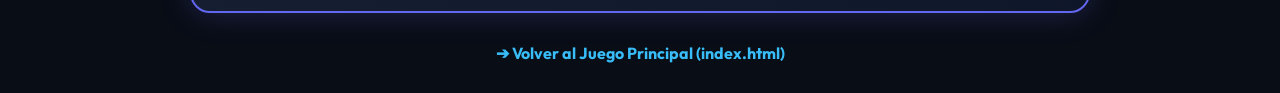
==== commit a726f5c3: "fix: Corregir desborde de texto, potenciar animacion de slap y finalizar nivel al derrotar al enemig" ====
--- a/mockup-pirate-apple.html
+++ b/mockup-pirate-apple.html
@@ -348,24 +348,27 @@
 
             // 3. Avatar recoil
             const avatar = document.getElementById('mockup-avatar-img');
-            avatar.style.transform = 'rotate(-28deg) translateX(-14px) scale(0.88)';
-            avatar.style.filter = 'brightness(1.4) drop-shadow(0 0 16px rgba(239,68,68,0.9))';
+            avatar.style.transform = 'rotate(-32deg) translateX(-28px) scale(0.84)';
+            avatar.style.filter = 'brightness(1.7) drop-shadow(0 0 24px rgba(239,68,68,0.95))';
             setTimeout(() => {
-                avatar.style.transform = 'rotate(14deg) scale(1.04)';
+                avatar.style.transform = 'rotate(16deg) translateX(12px) scale(1.06)';
                 setTimeout(() => {
-                    avatar.style.transform = 'rotate(0deg) scale(1)';
-                    avatar.style.filter = '';
-                }, 150);
-            }, 150);
+                    if (mockupHp <= 0) {
+                        avatar.style.transform = 'rotate(-90deg) translateY(32px) scale(0.88)';
+                        avatar.style.filter = 'grayscale(0.6) brightness(0.85) contrast(1.1)';
+                    } else {
+                        avatar.style.transform = 'rotate(0deg) scale(1)';
+                        avatar.style.filter = '';
+                    }
+                }, 160);
+            }, 160);
 
             // 4. Damage popup
             const popup = document.getElementById('mockup-damage-popup');
             popup.textContent = '-2.5 HP';
             popup.classList.remove('hidden');
-            popup.style.animation = 'none';
             void popup.offsetWidth;
-            popup.style.animation = '';
-            setTimeout(() => popup.classList.add('hidden'), 800);
+            setTimeout(() => popup.classList.add('hidden'), 900);
 
             // 5. HP Bar reduction
             mockupHp = Math.max(0, mockupHp - 2.5);
@@ -385,17 +388,15 @@
                     speech.textContent = hits[Math.floor(Math.random() * hits.length)];
                 }
             }
-
-            if (mockupHp <= 0) {
-                avatar.style.filter = 'grayscale(0.4) brightness(0.9)';
-            }
         }
 
         function resetMockupHp() {
             mockupHp = 20.0;
             document.getElementById('mockup-hp-bar').style.width = '100%';
             document.getElementById('mockup-hp-text').textContent = '20 / 20 HP';
-            document.getElementById('mockup-avatar-img').style.filter = '';
+            const avatar = document.getElementById('mockup-avatar-img');
+            avatar.style.filter = '';
+            avatar.style.transform = '';
             const speech = document.getElementById('mockup-speech-text');
             if (speech && ENEMIES[currentTarget]) speech.textContent = ENEMIES[currentTarget].intro;
         }
--- a/css/styles.css
+++ b/css/styles.css
@@ -630,29 +630,34 @@
 /* Center Stage Area: Character & Slap & Comic Bubble */
 .stage-center-area {
     position: absolute;
-    bottom: 40px;
+    bottom: 36px;
     left: 50%;
     transform: translateX(-50%);
     display: flex;
     flex-direction: column;
     align-items: center;
     z-index: 5;
+    pointer-events: none;
 }
 
 .comic-speech-bubble {
-    position: absolute;
-    top: -24px;
-    left: 125px;
+    position: relative;
+    margin-bottom: 12px;
     background: #fefce8;
     color: #0f172a;
-    border: 2px solid #0f172a;
-    border-radius: 20px;
-    padding: 8px 16px;
+    border: 2.5px solid #0f172a;
+    border-radius: 18px;
+    padding: 8px 18px;
     font-family: 'Fredoka', sans-serif;
     font-size: 1.05rem;
     font-weight: 800;
-    white-space: nowrap;
-    box-shadow: 0 6px 18px rgba(0, 0, 0, 0.4);
+    line-height: 1.35;
+    text-align: center;
+    max-width: 320px;
+    width: max-content;
+    white-space: normal;
+    word-break: break-word;
+    box-shadow: 0 6px 18px rgba(0, 0, 0, 0.45);
     animation: speechFloat 2.5s ease-in-out infinite;
     z-index: 15;
 }
@@ -660,7 +665,8 @@
 .speech-tail {
     position: absolute;
     bottom: -9px;
-    left: 18px;
+    left: 50%;
+    transform: translateX(-50%);
     width: 0;
     height: 0;
     border-left: 8px solid transparent;
@@ -688,7 +694,7 @@
     display: flex;
     align-items: flex-end;
     justify-content: center;
-    transition: transform 0.15s ease;
+    transition: transform 0.25s cubic-bezier(0.34, 1.56, 0.64, 1);
 }
 
 .boss-avatar img {
@@ -698,6 +704,196 @@
     filter: drop-shadow(0 14px 22px rgba(0, 0, 0, 0.65));
     transition: transform 0.2s cubic-bezier(0.34, 1.56, 0.64, 1);
     pointer-events: none;
+}
+
+/* Big Cartoon Slap Hand Animation */
+.slap-hand {
+    position: absolute;
+    top: 40%;
+    left: 50%;
+    font-size: 6.5rem;
+    pointer-events: none;
+    z-index: 35;
+    margin-top: -3.25rem;
+    margin-left: -3.25rem;
+    filter: drop-shadow(0 8px 18px rgba(0, 0, 0, 0.8));
+    transform-origin: bottom right;
+    display: none;
+}
+
+.slap-hand:not(.hidden) {
+    display: block;
+}
+
+.slap-hand.animate-slap {
+    animation: cartoonSlapSwing 0.45s cubic-bezier(0.18, 0.89, 0.32, 1.28) forwards;
+}
+
+@keyframes cartoonSlapSwing {
+    0% {
+        opacity: 0;
+        transform: translate(95px, -45px) rotate(60deg) scale(1.8);
+    }
+    25% {
+        opacity: 1;
+        transform: translate(30px, -15px) rotate(25deg) scale(1.4);
+    }
+    45% {
+        opacity: 1;
+        transform: translate(-30px, 0px) rotate(-35deg) scale(1.25);
+    }
+    70% {
+        opacity: 0.9;
+        transform: translate(-70px, 20px) rotate(-55deg) scale(1.05);
+    }
+    100% {
+        opacity: 0;
+        transform: translate(-105px, 40px) rotate(-75deg) scale(0.8);
+    }
+}
+
+/* Comic Impact Burst "¡ZAS!" */
+.slap-impact {
+    position: absolute;
+    top: 25%;
+    left: 50%;
+    transform: translate(-50%, -50%);
+    background: #facc15;
+    color: #0f172a;
+    font-family: 'Fredoka', sans-serif;
+    font-size: 1.85rem;
+    font-weight: 900;
+    padding: 8px 22px;
+    border-radius: 16px;
+    border: 3.5px solid #854d0e;
+    box-shadow: 0 0 35px rgba(250, 204, 21, 0.95), 0 8px 20px rgba(0, 0, 0, 0.6);
+    pointer-events: none;
+    z-index: 40;
+    white-space: nowrap;
+    text-shadow: 0 1px 0 rgba(255, 255, 255, 0.6);
+    display: none;
+}
+
+.slap-impact:not(.hidden) {
+    display: block;
+    animation: comicBurstPop 0.55s cubic-bezier(0.16, 1, 0.3, 1) forwards;
+}
+
+@keyframes comicBurstPop {
+    0% {
+        opacity: 0;
+        transform: translate(-50%, -50%) scale(0.2) rotate(-20deg);
+    }
+    30% {
+        opacity: 1;
+        transform: translate(-50%, -50%) scale(1.4) rotate(8deg);
+    }
+    60% {
+        opacity: 1;
+        transform: translate(-50%, -50%) scale(1.15) rotate(-4deg);
+    }
+    100% {
+        opacity: 0;
+        transform: translate(-50%, -75%) scale(0.9) rotate(0deg);
+    }
+}
+
+/* Large Floating Damage Popup */
+.boss-damage-popup {
+    position: absolute;
+    top: 0;
+    left: 50%;
+    transform: translateX(-50%);
+    background: linear-gradient(135deg, #ef4444, #b91c1c);
+    color: #ffffff;
+    font-family: 'Fredoka', sans-serif;
+    font-weight: 900;
+    font-size: 1.6rem;
+    padding: 6px 18px;
+    border-radius: 9999px;
+    border: 2.5px solid #ffffff;
+    box-shadow: 0 0 25px rgba(239, 68, 68, 0.9), 0 6px 16px rgba(0, 0, 0, 0.6);
+    pointer-events: none;
+    z-index: 42;
+    white-space: nowrap;
+    display: none;
+}
+
+.boss-damage-popup:not(.hidden) {
+    display: block;
+    animation: comicDamagePop 0.9s cubic-bezier(0.16, 1, 0.3, 1) forwards;
+}
+
+@keyframes comicDamagePop {
+    0% {
+        opacity: 0;
+        transform: translateX(-50%) translateY(15px) scale(0.5);
+    }
+    25% {
+        opacity: 1;
+        transform: translateX(-50%) translateY(-10px) scale(1.25);
+    }
+    60% {
+        opacity: 1;
+        transform: translateX(-50%) translateY(-35px) scale(1.05);
+    }
+    100% {
+        opacity: 0;
+        transform: translateX(-50%) translateY(-65px) scale(0.85);
+    }
+}
+
+/* Dramatic Avatar Recoil on Slap */
+.boss-avatar.slapped {
+    animation: cartoonAvatarRecoil 0.5s cubic-bezier(0.36, 0.07, 0.19, 0.97) both;
+}
+
+@keyframes cartoonAvatarRecoil {
+    0% {
+        transform: scale(1) rotate(0deg);
+        filter: brightness(1);
+    }
+    20% {
+        transform: translateX(-28px) rotate(-32deg) scale(0.84);
+        filter: brightness(1.7) drop-shadow(0 0 24px rgba(239, 68, 68, 0.95));
+    }
+    50% {
+        transform: translateX(12px) rotate(16deg) scale(1.06);
+        filter: brightness(1.2);
+    }
+    75% {
+        transform: translateX(-6px) rotate(-8deg) scale(0.96);
+    }
+    100% {
+        transform: translateX(0) rotate(0deg) scale(1);
+        filter: brightness(1);
+    }
+}
+
+/* Defeated Knockout Pose */
+.boss-avatar.defeated {
+    transform: rotate(-90deg) translateY(32px) scale(0.88) !important;
+    filter: grayscale(0.6) brightness(0.85) contrast(1.1) !important;
+    transition: transform 0.6s cubic-bezier(0.18, 0.89, 0.32, 1.28), filter 0.6s ease;
+}
+
+.defeated-stars-burst {
+    position: absolute;
+    top: -15px;
+    left: 50%;
+    transform: translateX(-50%);
+    font-size: 2.2rem;
+    animation: starsSpin 1.8s linear infinite;
+    z-index: 30;
+    pointer-events: none;
+    text-shadow: 0 0 12px rgba(250, 204, 21, 0.95);
+    white-space: nowrap;
+}
+
+@keyframes starsSpin {
+    0% { transform: translateX(-50%) rotate(0deg) scale(0.9); }
+    50% { transform: translateX(-50%) rotate(180deg) scale(1.15); }
+    100% { transform: translateX(-50%) rotate(360deg) scale(0.9); }
 }
 
 /* Mechanic Pill Floating at Bottom of Stage */
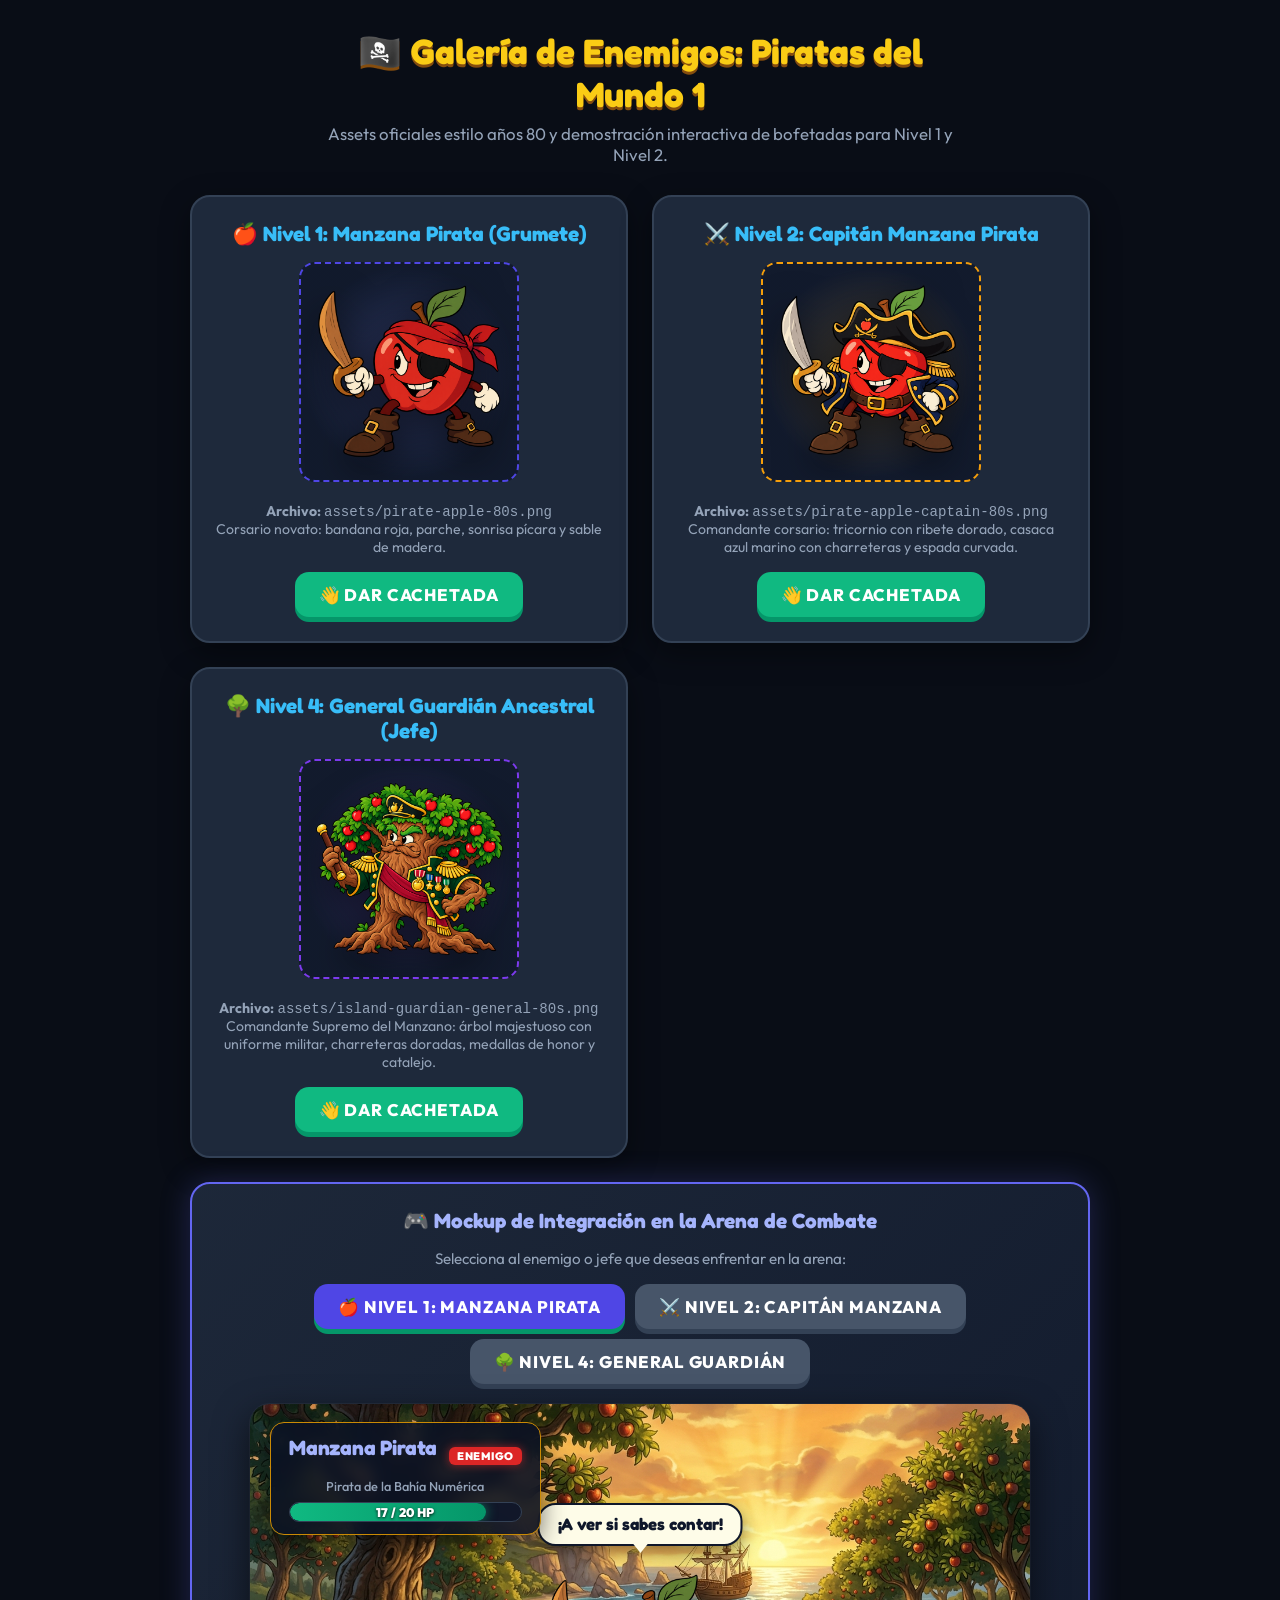
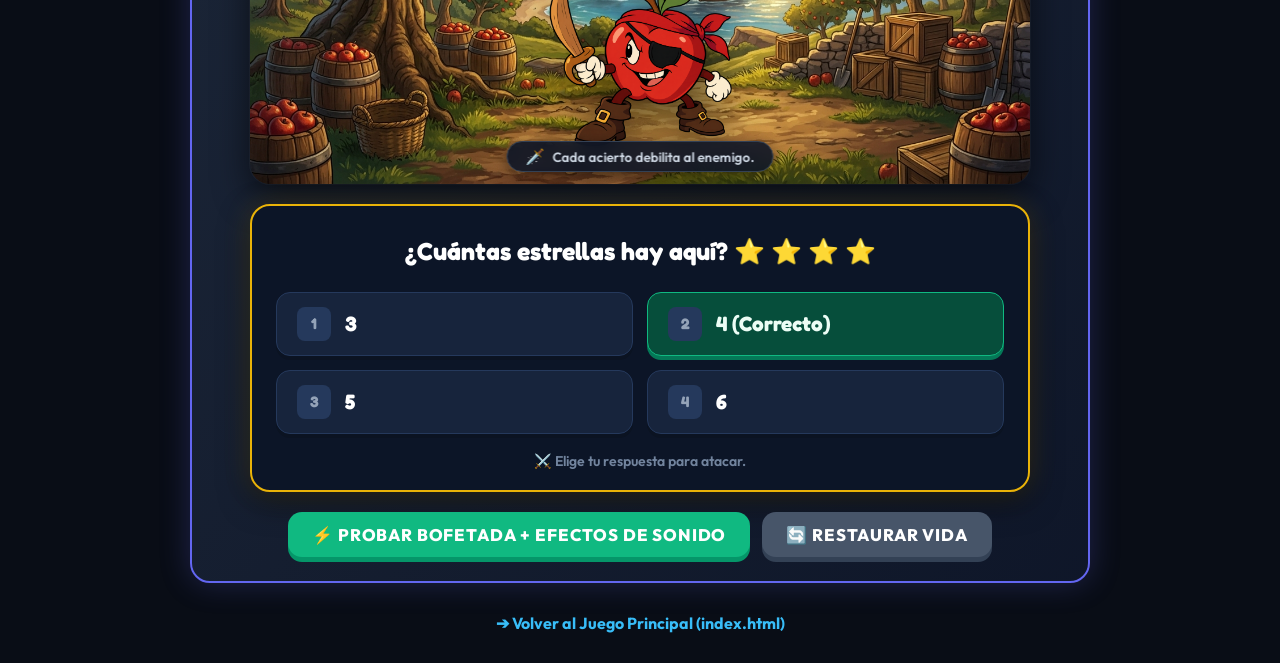
==== commit 09661ccc: "feat: Integrar asset island-guardian-general-80s.png como jefe del Nivel 4 (General Guardián Ancestr" ====
--- a/mockup-pirate-apple.html
+++ b/mockup-pirate-apple.html
@@ -173,17 +173,33 @@
             </div>
         </div>
 
-        <!-- Tarjeta 3: Integración en la Interfaz de Batalla del Juego -->
+        <!-- Tarjeta 3: Nivel 4 - General Guardián Ancestral (Jefe) -->
+        <div class="asset-card">
+            <h3>🌳 Nivel 4: General Guardián Ancestral (Jefe)</h3>
+            <div class="asset-preview-container" style="background: radial-gradient(circle, rgba(124, 58, 237, 0.25) 0%, rgba(15, 23, 42, 0.8) 70%); border-color: #7c3aed;">
+                <img src="assets/island-guardian-general-80s.png" alt="General Guardián Años 80" class="asset-preview-img" id="guardian-img">
+            </div>
+            <p style="color: #94a3b8; font-size: 0.88rem; margin-bottom: 16px;">
+                <strong>Archivo:</strong> <code>assets/island-guardian-general-80s.png</code><br>
+                Comandante Supremo del Manzano: árbol majestuoso con uniforme militar, charreteras doradas, medallas de honor y catalejo.
+            </p>
+            <div class="demo-btn-group">
+                <button class="btn-3d" onclick="testSlap('guardian-img')">👋 Dar Cachetada</button>
+            </div>
+        </div>
+
+        <!-- Tarjeta 4: Integración en la Interfaz de Batalla del Juego -->
         <div class="asset-card interactive-arena-card">
             <h3>🎮 Mockup de Integración en la Arena de Combate</h3>
             <p style="color: #94a3b8; font-size: 0.95rem; margin-bottom: 16px;">
-                Selecciona al enemigo que deseas enfrentar en la arena:
+                Selecciona al enemigo o jefe que deseas enfrentar en la arena:
             </p>
 
             <!-- Selector de Enemigo -->
-            <div style="display: flex; gap: 10px; justify-content: center; margin-bottom: 20px;">
+            <div style="display: flex; gap: 10px; justify-content: center; margin-bottom: 20px; flex-wrap: wrap;">
                 <button class="btn-3d" id="btn-select-minion" onclick="selectArenaEnemy('minion')" style="background: #4f46e5;">🍎 Nivel 1: Manzana Pirata</button>
                 <button class="btn-3d secondary" id="btn-select-captain" onclick="selectArenaEnemy('captain')">⚔️ Nivel 2: Capitán Manzana</button>
+                <button class="btn-3d secondary" id="btn-select-boss" onclick="selectArenaEnemy('boss')">🌳 Nivel 4: General Guardián</button>
             </div>
 
             <div class="live-arena-mockup" style="max-width: 780px; width: 100%;">
@@ -274,6 +290,15 @@
                 badgeClass: 'stage-enemy-badge captain',
                 borderColor: '#f59e0b',
                 intro: '¡Nadie navega aquí sin dominar las magnitudes!'
+            },
+            boss: {
+                name: 'General Guardián Ancestral',
+                title: 'Comandante Supremo del Manzano',
+                img: 'assets/island-guardian-general-80s.png',
+                badgeText: 'JEFE',
+                badgeClass: 'stage-enemy-badge boss',
+                borderColor: '#7c3aed',
+                intro: '¡Firmes! ¡Soy el General Guardián de la Isla!'
             }
         };
 
@@ -293,16 +318,26 @@
 
             const btnMinion = document.getElementById('btn-select-minion');
             const btnCaptain = document.getElementById('btn-select-captain');
+            const btnBoss = document.getElementById('btn-select-boss');
+
+            btnMinion.className = 'btn-3d secondary';
+            btnMinion.style.background = '';
+            btnCaptain.className = 'btn-3d secondary';
+            btnCaptain.style.background = '';
+            if (btnBoss) {
+                btnBoss.className = 'btn-3d secondary';
+                btnBoss.style.background = '';
+            }
+
             if (key === 'minion') {
                 btnMinion.className = 'btn-3d';
                 btnMinion.style.background = '#4f46e5';
-                btnCaptain.className = 'btn-3d secondary';
-                btnCaptain.style.background = '';
-            } else {
+            } else if (key === 'captain') {
                 btnCaptain.className = 'btn-3d';
                 btnCaptain.style.background = '#f59e0b';
-                btnMinion.className = 'btn-3d secondary';
-                btnMinion.style.background = '';
+            } else if (key === 'boss' && btnBoss) {
+                btnBoss.className = 'btn-3d';
+                btnBoss.style.background = '#7c3aed';
             }
 
             resetMockupHp();
--- a/css/styles.css
+++ b/css/styles.css
@@ -574,6 +574,12 @@
     background: #f59e0b;
     color: #0f172a;
     box-shadow: 0 0 8px rgba(245, 158, 11, 0.6);
+}
+
+.stage-enemy-badge.boss {
+    background: linear-gradient(135deg, #7c3aed, #db2777);
+    color: #ffffff;
+    box-shadow: 0 0 10px rgba(124, 58, 237, 0.7);
 }
 
 .stage-enemy-title {
@@ -1130,10 +1136,10 @@
    PANTALLA DE VICTORIA & DERROTA
    ========================================== */
 .result-view {
-    max-width: 480px;
+    max-width: 520px;
     width: 92%;
     margin: 40px auto;
-    padding: 36px 28px;
+    padding: 36px 24px;
     text-align: center;
     background: var(--bg-card);
     border: 2px solid var(--border-color);
@@ -1242,8 +1248,26 @@
 }
 
 .actions-row .btn-3d {
-    flex: 1;
-    min-width: 120px;
+    flex: 1 1 180px;
+    min-width: 0;
+    padding: 12px 14px;
+    font-size: 0.94rem;
+    letter-spacing: 0.02em;
+    display: inline-flex;
+    align-items: center;
+    justify-content: center;
+    white-space: nowrap;
+    text-align: center;
+}
+
+@media (max-width: 480px) {
+    .actions-row {
+        flex-direction: column;
+    }
+    .actions-row .btn-3d {
+        width: 100%;
+        flex: none;
+    }
 }
 
 /* ==========================================
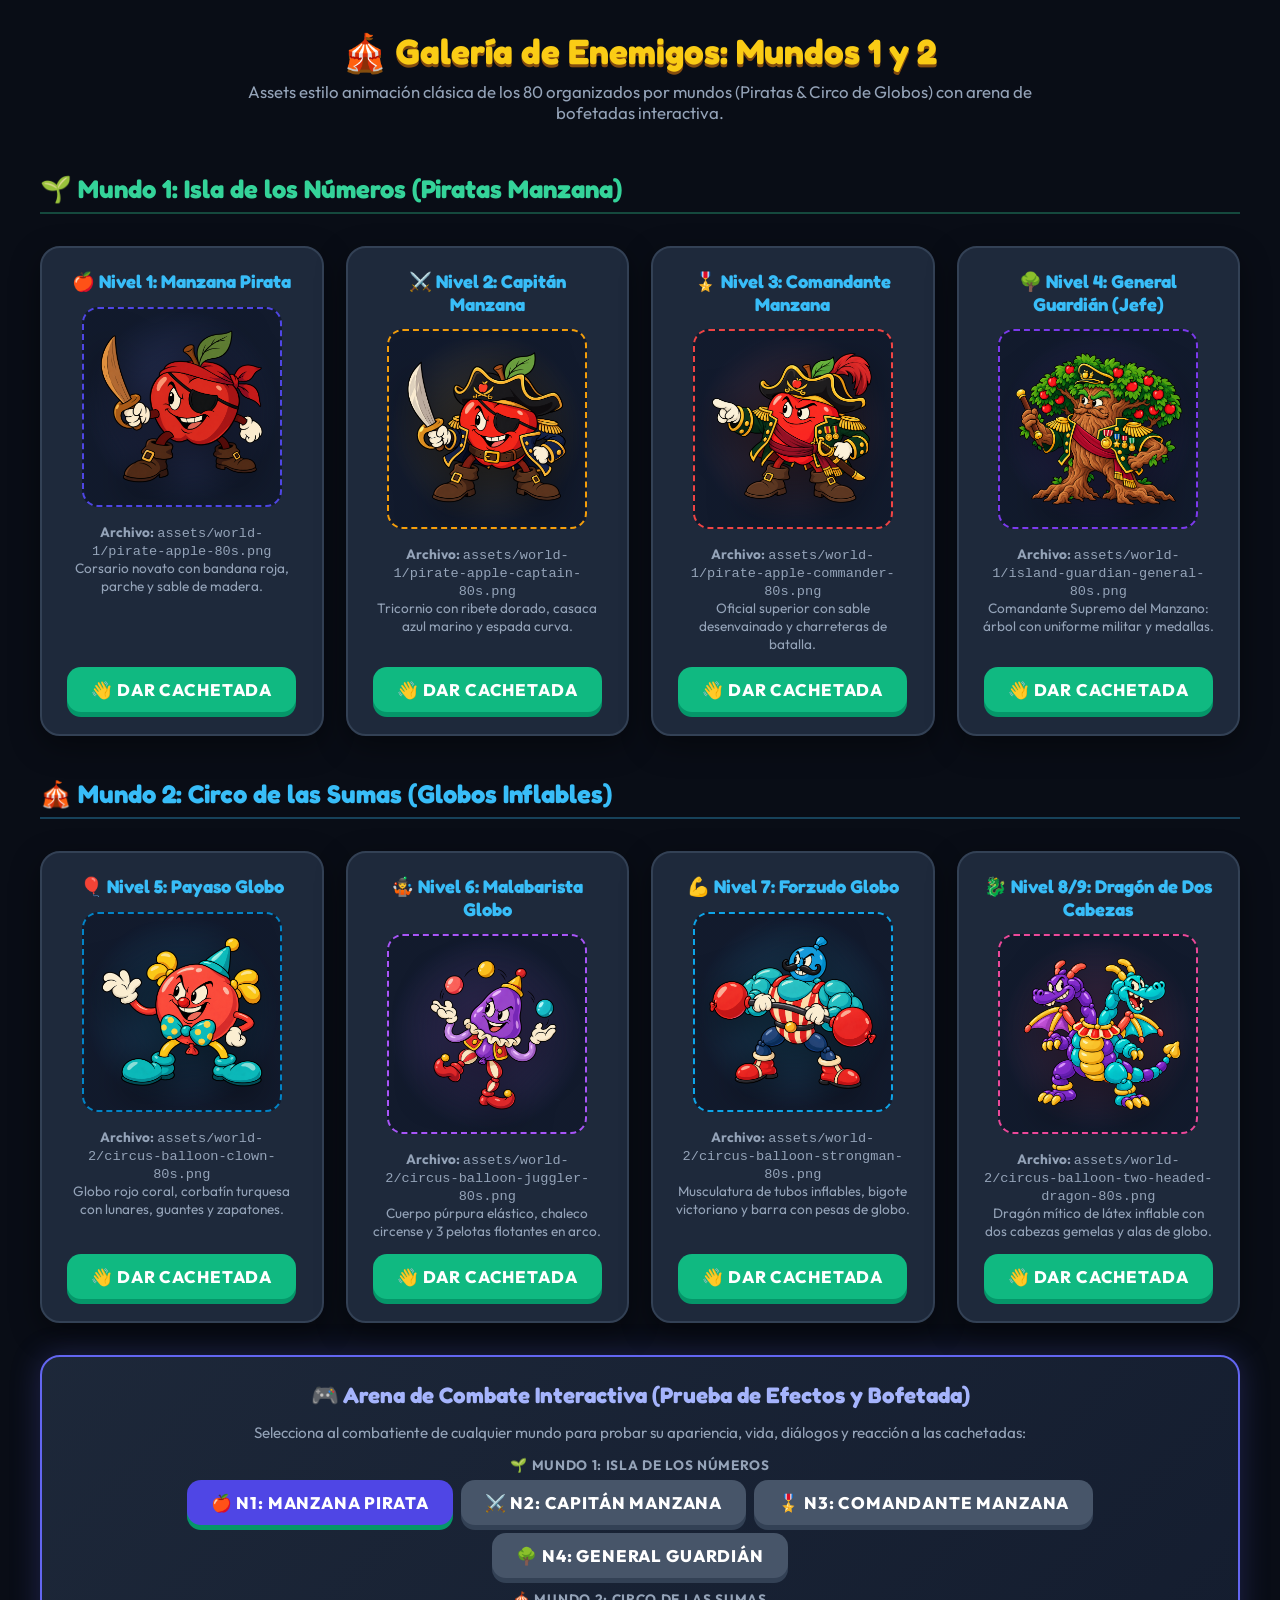
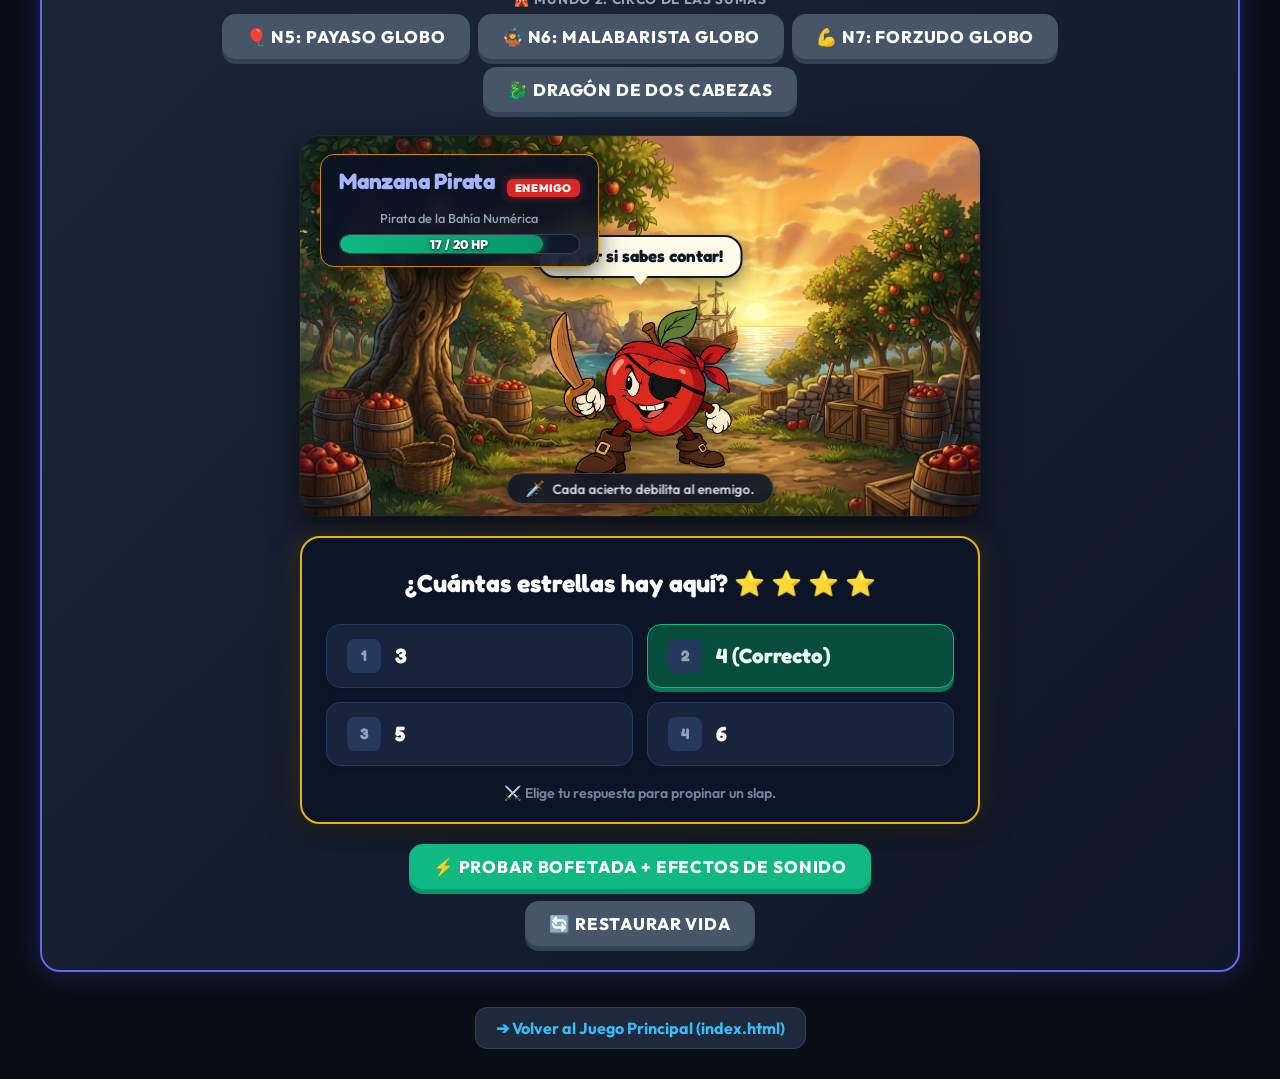
==== commit 709bcec9: "feat: Organizar assets por mundo (world-1 y world-2), integrar enemigos del Circo de las Sumas y act" ====
--- a/mockup-pirate-apple.html
+++ b/mockup-pirate-apple.html
@@ -3,7 +3,7 @@
 <head>
     <meta charset="UTF-8">
     <meta name="viewport" content="width=device-width, initial-scale=1.0">
-    <title>Mockup - Manzana Pirata (Asset & Animaciones)</title>
+    <title>Mockup - Galería de Enemigos (Mundos 1 y 2)</title>
     <link href="https://fonts.googleapis.com/css2?family=Fredoka:wght@400;600;700;800&family=Outfit:wght@400;600;700;800&display=swap" rel="stylesheet">
     <link rel="stylesheet" href="css/styles.css">
     <style>
@@ -20,7 +20,7 @@
 
         .showcase-header {
             text-align: center;
-            max-width: 650px;
+            max-width: 800px;
             margin-bottom: 30px;
         }
 
@@ -38,42 +38,64 @@
             margin: 0;
         }
 
+        .world-section-title {
+            grid-column: 1 / -1;
+            font-family: 'Fredoka', sans-serif;
+            font-size: 1.6rem;
+            margin: 20px 0 10px 0;
+            padding-bottom: 8px;
+            border-bottom: 2px solid #334155;
+            display: flex;
+            align-items: center;
+            gap: 10px;
+        }
+
+        .world-section-title.w1 {
+            color: #34d399;
+            border-color: rgba(52, 211, 153, 0.3);
+        }
+
+        .world-section-title.w2 {
+            color: #38bdf8;
+            border-color: rgba(56, 189, 248, 0.3);
+        }
+
         .mockup-grid {
             display: grid;
-            grid-template-columns: 1fr 1fr;
-            gap: 24px;
-            max-width: 900px;
+            grid-template-columns: repeat(auto-fit, minmax(280px, 1fr));
+            gap: 22px;
+            max-width: 1200px;
             width: 100%;
-        }
-
-        @media (max-width: 768px) {
-            .mockup-grid {
-                grid-template-columns: 1fr;
-            }
         }
 
         .asset-card {
             background: #1e293b;
             border: 2px solid #334155;
             border-radius: 20px;
-            padding: 24px;
+            padding: 22px;
             box-shadow: 0 10px 30px rgba(0,0,0,0.4);
             display: flex;
             flex-direction: column;
             align-items: center;
             text-align: center;
+            transition: transform 0.2s ease, border-color 0.2s ease;
+        }
+
+        .asset-card:hover {
+            transform: translateY(-4px);
+            border-color: #6366f1;
         }
 
         .asset-card h3 {
             font-family: 'Fredoka', sans-serif;
-            font-size: 1.3rem;
-            margin: 0 0 16px 0;
+            font-size: 1.15rem;
+            margin: 0 0 14px 0;
             color: #38bdf8;
         }
 
         .asset-preview-container {
-            width: 220px;
-            height: 220px;
+            width: 200px;
+            height: 200px;
             background: radial-gradient(circle, rgba(99,102,241,0.2) 0%, rgba(15,23,42,0.8) 70%);
             border: 2px dashed #4f46e5;
             border-radius: 16px;
@@ -82,12 +104,12 @@
             justify-content: center;
             position: relative;
             overflow: hidden;
-            margin-bottom: 20px;
+            margin-bottom: 16px;
         }
 
         .asset-preview-img {
-            max-width: 88%;
-            max-height: 88%;
+            max-width: 86%;
+            max-height: 86%;
             object-fit: contain;
             filter: drop-shadow(0 10px 18px rgba(0,0,0,0.5));
             transition: transform 0.2s cubic-bezier(0.34, 1.56, 0.64, 1);
@@ -95,9 +117,10 @@
 
         .demo-btn-group {
             display: flex;
-            gap: 12px;
+            gap: 10px;
             flex-wrap: wrap;
             justify-content: center;
+            margin-top: auto;
         }
 
         .interactive-arena-card {
@@ -107,102 +130,226 @@
             border-radius: 20px;
             padding: 24px;
             box-shadow: 0 0 30px rgba(99, 102, 241, 0.25);
+            margin-top: 10px;
         }
 
         .interactive-arena-card h3 {
             margin-top: 0;
             color: #a5b4fc;
             font-family: 'Fredoka', sans-serif;
+            font-size: 1.4rem;
+        }
+
+        .arena-selector-group {
+            display: flex;
+            gap: 8px;
+            justify-content: center;
+            margin-bottom: 12px;
+            flex-wrap: wrap;
+        }
+
+        .arena-group-label {
+            width: 100%;
+            text-align: center;
+            font-size: 0.85rem;
+            font-weight: 700;
+            text-transform: uppercase;
+            letter-spacing: 0.05em;
+            margin-bottom: 6px;
+            color: #94a3b8;
         }
 
         .live-arena-mockup {
-            max-width: 580px;
+            max-width: 680px;
             margin: 0 auto;
         }
 
         .back-link {
-            margin-top: 30px;
+            margin-top: 35px;
             color: #38bdf8;
             text-decoration: none;
             font-weight: 700;
             display: inline-flex;
             align-items: center;
             gap: 8px;
+            padding: 10px 20px;
+            background: #1e293b;
+            border-radius: 12px;
+            border: 1px solid #334155;
+            transition: all 0.2s ease;
         }
 
         .back-link:hover {
-            text-decoration: underline;
+            background: #334155;
+            border-color: #38bdf8;
         }
     </style>
 </head>
 <body>
 
     <div class="showcase-header">
-        <h1>🏴‍☠️ Galería de Enemigos: Piratas del Mundo 1</h1>
-        <p>Assets oficiales estilo años 80 y demostración interactiva de bofetadas para Nivel 1 y Nivel 2.</p>
+        <h1>🎪 Galería de Enemigos: Mundos 1 y 2</h1>
+        <p>Assets estilo animación clásica de los 80 organizados por mundos (Piratas & Circo de Globos) con arena de bofetadas interactiva.</p>
     </div>
 
     <div class="mockup-grid">
-        <!-- Tarjeta 1: Nivel 1 - Manzana Pirata -->
-        <div class="asset-card">
-            <h3>🍎 Nivel 1: Manzana Pirata (Grumete)</h3>
+
+        <!-- ============================================== -->
+        <!-- SECCIÓN: MUNDO 1 (ISLA DE LOS NÚMEROS)         -->
+        <!-- ============================================== -->
+        <h2 class="world-section-title w1">🌱 Mundo 1: Isla de los Números (Piratas Manzana)</h2>
+
+        <!-- Nivel 1: Manzana Pirata -->
+        <div class="asset-card">
+            <h3>🍎 Nivel 1: Manzana Pirata</h3>
             <div class="asset-preview-container">
-                <img src="assets/pirate-apple-80s.png" alt="Manzana Pirata Años 80" class="asset-preview-img" id="hires-img">
-            </div>
-            <p style="color: #94a3b8; font-size: 0.88rem; margin-bottom: 16px;">
-                <strong>Archivo:</strong> <code>assets/pirate-apple-80s.png</code><br>
-                Corsario novato: bandana roja, parche, sonrisa pícara y sable de madera.
-            </p>
-            <div class="demo-btn-group">
-                <button class="btn-3d" onclick="testSlap('hires-img')">👋 Dar Cachetada</button>
-            </div>
-        </div>
-
-        <!-- Tarjeta 2: Nivel 2 - Capitán Manzana -->
-        <div class="asset-card">
-            <h3>⚔️ Nivel 2: Capitán Manzana Pirata</h3>
+                <img src="assets/world-1/pirate-apple-80s.png" alt="Manzana Pirata Años 80" class="asset-preview-img" id="img-m1-n1">
+            </div>
+            <p style="color: #94a3b8; font-size: 0.85rem; margin-bottom: 14px;">
+                <strong>Archivo:</strong> <code>assets/world-1/pirate-apple-80s.png</code><br>
+                Corsario novato con bandana roja, parche y sable de madera.
+            </p>
+            <div class="demo-btn-group">
+                <button class="btn-3d" onclick="testSlap('img-m1-n1')">👋 Dar Cachetada</button>
+            </div>
+        </div>
+
+        <!-- Nivel 2: Capitán Manzana Pirata -->
+        <div class="asset-card">
+            <h3>⚔️ Nivel 2: Capitán Manzana</h3>
             <div class="asset-preview-container" style="background: radial-gradient(circle, rgba(245, 158, 11, 0.2) 0%, rgba(15, 23, 42, 0.8) 70%); border-color: #f59e0b;">
-                <img src="assets/pirate-apple-captain-80s.png" alt="Capitán Manzana Años 80" class="asset-preview-img" id="captain-img">
-            </div>
-            <p style="color: #94a3b8; font-size: 0.88rem; margin-bottom: 16px;">
-                <strong>Archivo:</strong> <code>assets/pirate-apple-captain-80s.png</code><br>
-                Comandante corsario: tricornio con ribete dorado, casaca azul marino con charreteras y espada curvada.
-            </p>
-            <div class="demo-btn-group">
-                <button class="btn-3d" onclick="testSlap('captain-img')">👋 Dar Cachetada</button>
-            </div>
-        </div>
-
-        <!-- Tarjeta 3: Nivel 4 - General Guardián Ancestral (Jefe) -->
-        <div class="asset-card">
-            <h3>🌳 Nivel 4: General Guardián Ancestral (Jefe)</h3>
+                <img src="assets/world-1/pirate-apple-captain-80s.png" alt="Capitán Manzana Años 80" class="asset-preview-img" id="img-m1-n2">
+            </div>
+            <p style="color: #94a3b8; font-size: 0.85rem; margin-bottom: 14px;">
+                <strong>Archivo:</strong> <code>assets/world-1/pirate-apple-captain-80s.png</code><br>
+                Tricornio con ribete dorado, casaca azul marino y espada curva.
+            </p>
+            <div class="demo-btn-group">
+                <button class="btn-3d" onclick="testSlap('img-m1-n2')">👋 Dar Cachetada</button>
+            </div>
+        </div>
+
+        <!-- Nivel 3: Comandante Manzana Pirata -->
+        <div class="asset-card">
+            <h3>🎖️ Nivel 3: Comandante Manzana</h3>
+            <div class="asset-preview-container" style="background: radial-gradient(circle, rgba(239, 68, 68, 0.2) 0%, rgba(15, 23, 42, 0.8) 70%); border-color: #ef4444;">
+                <img src="assets/world-1/pirate-apple-commander-80s.png" alt="Comandante Manzana Años 80" class="asset-preview-img" id="img-m1-n3">
+            </div>
+            <p style="color: #94a3b8; font-size: 0.85rem; margin-bottom: 14px;">
+                <strong>Archivo:</strong> <code>assets/world-1/pirate-apple-commander-80s.png</code><br>
+                Oficial superior con sable desenvainado y charreteras de batalla.
+            </p>
+            <div class="demo-btn-group">
+                <button class="btn-3d" onclick="testSlap('img-m1-n3')">👋 Dar Cachetada</button>
+            </div>
+        </div>
+
+        <!-- Nivel 4: General Guardián Ancestral (Jefe) -->
+        <div class="asset-card">
+            <h3>🌳 Nivel 4: General Guardián (Jefe)</h3>
             <div class="asset-preview-container" style="background: radial-gradient(circle, rgba(124, 58, 237, 0.25) 0%, rgba(15, 23, 42, 0.8) 70%); border-color: #7c3aed;">
-                <img src="assets/island-guardian-general-80s.png" alt="General Guardián Años 80" class="asset-preview-img" id="guardian-img">
-            </div>
-            <p style="color: #94a3b8; font-size: 0.88rem; margin-bottom: 16px;">
-                <strong>Archivo:</strong> <code>assets/island-guardian-general-80s.png</code><br>
-                Comandante Supremo del Manzano: árbol majestuoso con uniforme militar, charreteras doradas, medallas de honor y catalejo.
-            </p>
-            <div class="demo-btn-group">
-                <button class="btn-3d" onclick="testSlap('guardian-img')">👋 Dar Cachetada</button>
-            </div>
-        </div>
-
-        <!-- Tarjeta 4: Integración en la Interfaz de Batalla del Juego -->
+                <img src="assets/world-1/island-guardian-general-80s.png" alt="General Guardián Años 80" class="asset-preview-img" id="img-m1-n4">
+            </div>
+            <p style="color: #94a3b8; font-size: 0.85rem; margin-bottom: 14px;">
+                <strong>Archivo:</strong> <code>assets/world-1/island-guardian-general-80s.png</code><br>
+                Comandante Supremo del Manzano: árbol con uniforme militar y medallas.
+            </p>
+            <div class="demo-btn-group">
+                <button class="btn-3d" onclick="testSlap('img-m1-n4')">👋 Dar Cachetada</button>
+            </div>
+        </div>
+
+        <!-- ============================================== -->
+        <!-- SECCIÓN: MUNDO 2 (CIRCO DE LAS SUMAS)          -->
+        <!-- ============================================== -->
+        <h2 class="world-section-title w2">🎪 Mundo 2: Circo de las Sumas (Globos Inflables)</h2>
+
+        <!-- Nivel 5: Payaso Globo -->
+        <div class="asset-card">
+            <h3>🎈 Nivel 5: Payaso Globo</h3>
+            <div class="asset-preview-container" style="background: radial-gradient(circle, rgba(2, 132, 199, 0.25) 0%, rgba(15, 23, 42, 0.8) 70%); border-color: #0284c7;">
+                <img src="assets/world-2/circus-balloon-clown-80s.png" alt="Payaso Globo Años 80" class="asset-preview-img" id="img-m2-n5">
+            </div>
+            <p style="color: #94a3b8; font-size: 0.85rem; margin-bottom: 14px;">
+                <strong>Archivo:</strong> <code>assets/world-2/circus-balloon-clown-80s.png</code><br>
+                Globo rojo coral, corbatín turquesa con lunares, guantes y zapatones.
+            </p>
+            <div class="demo-btn-group">
+                <button class="btn-3d" onclick="testSlap('img-m2-n5')">👋 Dar Cachetada</button>
+            </div>
+        </div>
+
+        <!-- Nivel 6: Malabarista Globo -->
+        <div class="asset-card">
+            <h3>🤹 Nivel 6: Malabarista Globo</h3>
+            <div class="asset-preview-container" style="background: radial-gradient(circle, rgba(168, 85, 247, 0.25) 0%, rgba(15, 23, 42, 0.8) 70%); border-color: #a855f7;">
+                <img src="assets/world-2/circus-balloon-juggler-80s.png" alt="Malabarista Globo Años 80" class="asset-preview-img" id="img-m2-n6">
+            </div>
+            <p style="color: #94a3b8; font-size: 0.85rem; margin-bottom: 14px;">
+                <strong>Archivo:</strong> <code>assets/world-2/circus-balloon-juggler-80s.png</code><br>
+                Cuerpo púrpura elástico, chaleco circense y 3 pelotas flotantes en arco.
+            </p>
+            <div class="demo-btn-group">
+                <button class="btn-3d" onclick="testSlap('img-m2-n6')">👋 Dar Cachetada</button>
+            </div>
+        </div>
+
+        <!-- Nivel 7: Forzudo Globo -->
+        <div class="asset-card">
+            <h3>💪 Nivel 7: Forzudo Globo</h3>
+            <div class="asset-preview-container" style="background: radial-gradient(circle, rgba(14, 165, 233, 0.25) 0%, rgba(15, 23, 42, 0.8) 70%); border-color: #0ea5e9;">
+                <img src="assets/world-2/circus-balloon-strongman-80s.png" alt="Forzudo Globo Años 80" class="asset-preview-img" id="img-m2-n7">
+            </div>
+            <p style="color: #94a3b8; font-size: 0.85rem; margin-bottom: 14px;">
+                <strong>Archivo:</strong> <code>assets/world-2/circus-balloon-strongman-80s.png</code><br>
+                Musculatura de tubos inflables, bigote victoriano y barra con pesas de globo.
+            </p>
+            <div class="demo-btn-group">
+                <button class="btn-3d" onclick="testSlap('img-m2-n7')">👋 Dar Cachetada</button>
+            </div>
+        </div>
+
+        <!-- Nivel 8/9: Dragón de Dos Cabezas -->
+        <div class="asset-card">
+            <h3>🐉 Nivel 8/9: Dragón de Dos Cabezas</h3>
+            <div class="asset-preview-container" style="background: radial-gradient(circle, rgba(236, 72, 153, 0.25) 0%, rgba(15, 23, 42, 0.8) 70%); border-color: #ec4899;">
+                <img src="assets/world-2/circus-balloon-two-headed-dragon-80s.png" alt="Dragón Globo Dos Cabezas" class="asset-preview-img" id="img-m2-dragon">
+            </div>
+            <p style="color: #94a3b8; font-size: 0.85rem; margin-bottom: 14px;">
+                <strong>Archivo:</strong> <code>assets/world-2/circus-balloon-two-headed-dragon-80s.png</code><br>
+                Dragón mítico de látex inflable con dos cabezas gemelas y alas de globo.
+            </p>
+            <div class="demo-btn-group">
+                <button class="btn-3d" onclick="testSlap('img-m2-dragon')">👋 Dar Cachetada</button>
+            </div>
+        </div>
+
+        <!-- ============================================== -->
+        <!-- ARENA DE COMBATE INTERACTIVA                   -->
+        <!-- ============================================== -->
         <div class="asset-card interactive-arena-card">
-            <h3>🎮 Mockup de Integración en la Arena de Combate</h3>
-            <p style="color: #94a3b8; font-size: 0.95rem; margin-bottom: 16px;">
-                Selecciona al enemigo o jefe que deseas enfrentar en la arena:
-            </p>
-
-            <!-- Selector de Enemigo -->
-            <div style="display: flex; gap: 10px; justify-content: center; margin-bottom: 20px; flex-wrap: wrap;">
-                <button class="btn-3d" id="btn-select-minion" onclick="selectArenaEnemy('minion')" style="background: #4f46e5;">🍎 Nivel 1: Manzana Pirata</button>
-                <button class="btn-3d secondary" id="btn-select-captain" onclick="selectArenaEnemy('captain')">⚔️ Nivel 2: Capitán Manzana</button>
-                <button class="btn-3d secondary" id="btn-select-boss" onclick="selectArenaEnemy('boss')">🌳 Nivel 4: General Guardián</button>
-            </div>
-
-            <div class="live-arena-mockup" style="max-width: 780px; width: 100%;">
+            <h3>🎮 Arena de Combate Interactiva (Prueba de Efectos y Bofetada)</h3>
+            <p style="color: #94a3b8; font-size: 0.95rem; margin-bottom: 14px;">
+                Selecciona al combatiente de cualquier mundo para probar su apariencia, vida, diálogos y reacción a las cachetadas:
+            </p>
+
+            <div class="arena-group-label">🌱 Mundo 1: Isla de los Números</div>
+            <div class="arena-selector-group">
+                <button class="btn-3d" id="btn-enemy-m1-n1" onclick="selectArenaEnemy('m1_n1')" style="background: #4f46e5;">🍎 N1: Manzana Pirata</button>
+                <button class="btn-3d secondary" id="btn-enemy-m1-n2" onclick="selectArenaEnemy('m1_n2')">⚔️ N2: Capitán Manzana</button>
+                <button class="btn-3d secondary" id="btn-enemy-m1-n3" onclick="selectArenaEnemy('m1_n3')">🎖️ N3: Comandante Manzana</button>
+                <button class="btn-3d secondary" id="btn-enemy-m1-n4" onclick="selectArenaEnemy('m1_n4')">🌳 N4: General Guardián</button>
+            </div>
+
+            <div class="arena-group-label">🎪 Mundo 2: Circo de las Sumas</div>
+            <div class="arena-selector-group" style="margin-bottom: 24px;">
+                <button class="btn-3d secondary" id="btn-enemy-m2-n5" onclick="selectArenaEnemy('m2_n5')">🎈 N5: Payaso Globo</button>
+                <button class="btn-3d secondary" id="btn-enemy-m2-n6" onclick="selectArenaEnemy('m2_n6')">🤹 N6: Malabarista Globo</button>
+                <button class="btn-3d secondary" id="btn-enemy-m2-n7" onclick="selectArenaEnemy('m2_n7')">💪 N7: Forzudo Globo</button>
+                <button class="btn-3d secondary" id="btn-enemy-m2-dragon" onclick="selectArenaEnemy('m2_dragon')">🐉 Dragón de Dos Cabezas</button>
+            </div>
+
+            <div class="live-arena-mockup">
                 <div class="boss-arena" style="margin-bottom: 20px;">
                     <div class="battle-stage-backdrop">
                         <!-- Floating HUD -->
@@ -226,7 +373,7 @@
                             </div>
                             <div class="stage-avatar-wrapper" id="mockup-avatar-wrapper">
                                 <div class="boss-avatar">
-                                    <img src="assets/pirate-apple-80s.png" id="mockup-avatar-img" alt="Enemigo">
+                                    <img src="assets/world-1/pirate-apple-80s.png" id="mockup-avatar-img" alt="Enemigo">
                                 </div>
                                 <div class="slap-hand hidden" id="mockup-slap-hand">✋</div>
                                 <div class="slap-impact hidden" id="mockup-slap-impact">💥 ¡ZAS!</div>
@@ -235,16 +382,16 @@
                         </div>
 
                         <!-- Mechanic Pill -->
-                        <div class="stage-mechanic-pill">
-                            <span class="mechanic-icon">🗡️</span>
-                            <span>Cada acierto debilita al enemigo.</span>
+                        <div class="stage-mechanic-pill" id="mockup-mechanic-pill">
+                            <span class="mechanic-icon" id="mockup-mechanic-icon">🗡️</span>
+                            <span id="mockup-mechanic-text">Cada acierto debilita al enemigo.</span>
                         </div>
                     </div>
                 </div>
 
                 <!-- Preview Tarjeta Dorada de Pregunta -->
                 <div class="quiz-card" style="margin-bottom: 20px;">
-                    <div class="quiz-prompt">¿Cuántas estrellas hay aquí? ⭐ ⭐ ⭐ ⭐</div>
+                    <div class="quiz-prompt" id="mockup-quiz-prompt">¿Cuántas estrellas hay aquí? ⭐ ⭐ ⭐ ⭐</div>
                     <div class="options-grid">
                         <button class="option-card" onclick="testArenaSlap()"><span class="option-key">1</span><span class="option-text">3</span></button>
                         <button class="option-card correct" onclick="testArenaSlap()"><span class="option-key">2</span><span class="option-text">4 (Correcto)</span></button>
@@ -252,11 +399,11 @@
                         <button class="option-card" onclick="testArenaSlap()"><span class="option-key">4</span><span class="option-text">6</span></button>
                     </div>
                     <div class="quiz-action-hint">
-                        <span>⚔️ Elige tu respuesta para atacar.</span>
+                        <span>⚔️ Elige tu respuesta para propinar un slap.</span>
                     </div>
                 </div>
 
-                <div style="display: flex; gap: 12px; justify-content: center; margin-top: 15px;">
+                <div style="display: flex; gap: 12px; justify-content: center; margin-top: 15px; flex-wrap: wrap;">
                     <button class="btn-3d" onclick="testArenaSlap()">⚡ Probar Bofetada + Efectos de Sonido</button>
                     <button class="btn-3d secondary" onclick="resetMockupHp()">🔄 Restaurar Vida</button>
                 </div>
@@ -270,41 +417,130 @@
     <script src="js/audio.js"></script>
     <script>
         let mockupHp = 17.0;
-        let currentTarget = 'minion';
+        let currentTarget = 'm1_n1';
 
         const ENEMIES = {
-            minion: {
+            m1_n1: {
                 name: 'Manzana Pirata',
                 title: 'Pirata de la Bahía Numérica',
-                img: 'assets/pirate-apple-80s.png',
+                img: 'assets/world-1/pirate-apple-80s.png',
                 badgeText: 'ENEMIGO',
                 badgeClass: 'stage-enemy-badge pirate',
                 borderColor: '#ca8a04',
-                intro: '¡A ver si sabes contar!'
+                color: '#4f46e5',
+                mechanicIcon: '🗡️',
+                mechanicDesc: 'Cada acierto le propina una cachetada al grumete.',
+                intro: '¡A ver si sabes contar!',
+                hitDialogues: ['¡Rayos y centellas! ¡Menuda bofetada!', '¡Auuu! ¡Eso dolió!', '¡Mi bandana! ¡Qué golpe!'],
+                defeat: '¡Me rindo, marinero de los números!'
             },
-            captain: {
+            m1_n2: {
                 name: 'Capitán Manzana',
                 title: 'Comandante del Galeón Mayor y Menor',
-                img: 'assets/pirate-apple-captain-80s.png',
+                img: 'assets/world-1/pirate-apple-captain-80s.png',
                 badgeText: 'CAPITÁN',
                 badgeClass: 'stage-enemy-badge captain',
                 borderColor: '#f59e0b',
-                intro: '¡Nadie navega aquí sin dominar las magnitudes!'
+                color: '#f59e0b',
+                mechanicIcon: '⚖️',
+                mechanicDesc: 'Compara números para acertar el golpe al Capitán.',
+                intro: '¡Nadie navega aquí sin dominar las magnitudes!',
+                hitDialogues: ['¡Esa bofetada fue MAYOR que mi paciencia!', '¡Por Neptuno! ¡Qué derechazo!', '¡Mis charreteras!'],
+                defeat: '¡El rumbo es tuyo, navegante de las cifras!'
             },
-            boss: {
+            m1_n3: {
+                name: 'Comandante Manzana',
+                title: 'Lugarteniente de la Armada Frutal',
+                img: 'assets/world-1/pirate-apple-commander-80s.png',
+                badgeText: 'COMANDANTE',
+                badgeClass: 'stage-enemy-badge captain',
+                borderColor: '#ef4444',
+                color: '#ef4444',
+                mechanicIcon: '⚔️',
+                mechanicDesc: 'Acierta números pares e impares para desarmarlo.',
+                intro: '¡Atención corsarios! ¡No pasarán de este bastión!',
+                hitDialogues: ['¡Rompiste mi formación!', '¡Qué fuerza tiene tu cálculo!', '¡Retrocedan!'],
+                defeat: '¡He caído! ¡Avanza hacia el Manzano Ancestral!'
+            },
+            m1_n4: {
                 name: 'General Guardián Ancestral',
                 title: 'Comandante Supremo del Manzano',
-                img: 'assets/island-guardian-general-80s.png',
+                img: 'assets/world-1/island-guardian-general-80s.png',
                 badgeText: 'JEFE',
                 badgeClass: 'stage-enemy-badge boss',
                 borderColor: '#7c3aed',
-                intro: '¡Firmes! ¡Soy el General Guardián de la Isla!'
+                color: '#7c3aed',
+                mechanicIcon: '🌳',
+                mechanicDesc: 'Fotosíntesis: ¡Recupera vida con sus frutos!',
+                intro: '¡Firmes! ¡Soy el General Guardián de la Isla! ¡Mis manzanas crecen con disciplina!',
+                hitDialogues: ['¡Rayos y ramas rotas! ¡Desordenaste mis medallas!', '¡Crujen mis raíces!', '¡Sólido impacto!'],
+                defeat: '¡Sobresaliente disciplina! ¡Te concedo la Medalla de Honor!'
+            },
+            m2_n5: {
+                name: 'Payaso Globo',
+                title: 'Acróbata Risueño del Circo',
+                img: 'assets/world-2/circus-balloon-clown-80s.png',
+                badgeText: 'CIRCO',
+                badgeClass: 'stage-enemy-badge circus',
+                borderColor: '#0284c7',
+                color: '#0284c7',
+                mechanicIcon: '➕',
+                mechanicDesc: '¡Cada suma correcta le da un cachetadón inflable!',
+                intro: '¡Jojojo! ¡Bienvenidos al circo! ¡A ver si puedes sumar mis globos!',
+                hitDialogues: ['¡Pooop! ¡Casi me desinflas!', '¡Jajaja! ¡Qué slap tan ruidoso!', '¡Oye, mi corbatín!'],
+                defeat: '¡Fiuuuu! ¡Menuda suma, me quedé sin aire!'
+            },
+            m2_n6: {
+                name: 'Malabarista Globo',
+                title: 'Estrella del Trapecio Numérico',
+                img: 'assets/world-2/circus-balloon-juggler-80s.png',
+                badgeText: 'CIRCO',
+                badgeClass: 'stage-enemy-badge circus',
+                borderColor: '#a855f7',
+                color: '#a855f7',
+                mechanicIcon: '🤹',
+                mechanicDesc: 'Acierta restas para desarmar los malabares del artista.',
+                intro: '¡Un globo aquí, dos por allá! ¡Resta antes de que caigan!',
+                hitDialogues: ['¡Rayos! ¡Se me cayó una pelotita!', '¡Qué puntería en la resta!', '¡Casi pierdo el equilibrio!'],
+                defeat: '¡Aplaudo tu precisión! ¡Gran espectáculo de cálculo!'
+            },
+            m2_n7: {
+                name: 'Forzudo Globo',
+                title: 'Campeón de Peso Inflable',
+                img: 'assets/world-2/circus-balloon-strongman-80s.png',
+                badgeText: 'CIRCO',
+                badgeClass: 'stage-enemy-badge circus',
+                borderColor: '#0ea5e9',
+                color: '#0ea5e9',
+                mechanicIcon: '💪',
+                mechanicDesc: 'Cálculo combinado: ¡Desinfla sus pesas de aire!',
+                intro: '¡Mira mis músculos de aire puro! ¡Mis pesas requieren números gigantes!',
+                hitDialogues: ['¡Grrr! ¡Esa bofetada dobló mis barras de globo!', '¡Siento cómo se escapa mi aire!', '¡Buen derechazo!'],
+                defeat: '¡Me has vencido en fuerza y mente! ¡Eres el titán!'
+            },
+            m2_dragon: {
+                name: 'Dragón de Dos Cabezas',
+                title: 'Gran Atracción Mitológica Inflable',
+                img: 'assets/world-2/circus-balloon-two-headed-dragon-80s.png',
+                badgeText: 'JEFE CIRCO',
+                badgeClass: 'stage-enemy-badge boss',
+                borderColor: '#ec4899',
+                color: '#ec4899',
+                mechanicIcon: '🐉',
+                mechanicDesc: '¡Doble cabeza, doble desafío de cálculo!',
+                intro: '¡Roaaar! ¡Dos cabezas piensan mejor que una en la carpa central!',
+                hitDialogues: ['¡Pooof! ¡Mi cabeza izquierda vio estrellas!', '¡Rayos de látex! ¡Qué bofetada!', '¡Pffft, perdiendo presión!'],
+                defeat: '¡Psssssh! ¡Nos has desinflado por completo, genio de las sumas!'
             }
         };
+
+        const ENEMY_KEYS = ['m1_n1', 'm1_n2', 'm1_n3', 'm1_n4', 'm2_n5', 'm2_n6', 'm2_n7', 'm2_dragon'];
 
         function selectArenaEnemy(key) {
             currentTarget = key;
             const enemy = ENEMIES[key];
+            if (!enemy) return;
+
             document.getElementById('mockup-avatar-img').src = enemy.img;
             document.getElementById('mockup-boss-name').textContent = enemy.name;
             document.getElementById('mockup-boss-title').textContent = enemy.title;
@@ -316,28 +552,24 @@
             const speechText = document.getElementById('mockup-speech-text');
             if (speechText) speechText.textContent = enemy.intro;
 
-            const btnMinion = document.getElementById('btn-select-minion');
-            const btnCaptain = document.getElementById('btn-select-captain');
-            const btnBoss = document.getElementById('btn-select-boss');
-
-            btnMinion.className = 'btn-3d secondary';
-            btnMinion.style.background = '';
-            btnCaptain.className = 'btn-3d secondary';
-            btnCaptain.style.background = '';
-            if (btnBoss) {
-                btnBoss.className = 'btn-3d secondary';
-                btnBoss.style.background = '';
-            }
-
-            if (key === 'minion') {
-                btnMinion.className = 'btn-3d';
-                btnMinion.style.background = '#4f46e5';
-            } else if (key === 'captain') {
-                btnCaptain.className = 'btn-3d';
-                btnCaptain.style.background = '#f59e0b';
-            } else if (key === 'boss' && btnBoss) {
-                btnBoss.className = 'btn-3d';
-                btnBoss.style.background = '#7c3aed';
+            const iconEl = document.getElementById('mockup-mechanic-icon');
+            if (iconEl) iconEl.textContent = enemy.mechanicIcon;
+            const textEl = document.getElementById('mockup-mechanic-text');
+            if (textEl) textEl.textContent = enemy.mechanicDesc;
+
+            // Reset buttons style
+            ENEMY_KEYS.forEach(k => {
+                const btn = document.getElementById('btn-enemy-' + k.replace('_', '-'));
+                if (btn) {
+                    btn.className = 'btn-3d secondary';
+                    btn.style.background = '';
+                }
+            });
+
+            const activeBtn = document.getElementById('btn-enemy-' + key.replace('_', '-'));
+            if (activeBtn) {
+                activeBtn.className = 'btn-3d';
+                activeBtn.style.background = enemy.color;
             }
 
             resetMockupHp();
@@ -346,6 +578,7 @@
         function testSlap(imgId) {
             if (window.soundManager) soundManager.slap();
             const img = document.getElementById(imgId);
+            if (!img) return;
             img.style.transform = 'rotate(-25deg) translateX(-18px) scale(0.9)';
             img.style.filter = 'brightness(1.4) drop-shadow(0 0 16px rgba(239, 68, 68, 0.9))';
             
@@ -373,7 +606,7 @@
 
             // 2. Comic impact
             const impact = document.getElementById('mockup-slap-impact');
-            const sounds = ['💥 ¡ZAS!', '👋 ¡PLAF!', '⚡ ¡TOMA!', '💥 ¡SLAP!'];
+            const sounds = ['💥 ¡ZAS!', '👋 ¡PLAF!', '⚡ ¡TOMA!', '💥 ¡SLAP!', '🎈 ¡POF!'];
             impact.textContent = sounds[Math.floor(Math.random() * sounds.length)];
             impact.classList.remove('hidden');
             impact.style.animation = 'none';
@@ -413,13 +646,12 @@
 
             // 6. Speech Bubble reaction
             const speech = document.getElementById('mockup-speech-text');
-            if (speech) {
+            const enemy = ENEMIES[currentTarget];
+            if (speech && enemy) {
                 if (mockupHp <= 0) {
-                    speech.textContent = '¡Me rindo, marinero de los números!';
+                    speech.textContent = enemy.defeat;
                 } else {
-                    const hits = currentTarget === 'minion' 
-                        ? ['¡Rayos y centellas! ¡Menuda bofetada!', '¡Auuu! ¡Eso dolió!', '¡Mi bandana! ¡Qué golpe!'] 
-                        : ['¡Esa bofetada fue MAYOR que mi paciencia!', '¡Por Neptuno! ¡Qué derechazo!', '¡Mis charreteras!'];
+                    const hits = enemy.hitDialogues;
                     speech.textContent = hits[Math.floor(Math.random() * hits.length)];
                 }
             }
--- a/css/styles.css
+++ b/css/styles.css
@@ -580,6 +580,12 @@
     background: linear-gradient(135deg, #7c3aed, #db2777);
     color: #ffffff;
     box-shadow: 0 0 10px rgba(124, 58, 237, 0.7);
+}
+
+.stage-enemy-badge.circus {
+    background: linear-gradient(135deg, #0284c7, #06b6d4);
+    color: #ffffff;
+    box-shadow: 0 0 8px rgba(2, 132, 199, 0.6);
 }
 
 .stage-enemy-title {
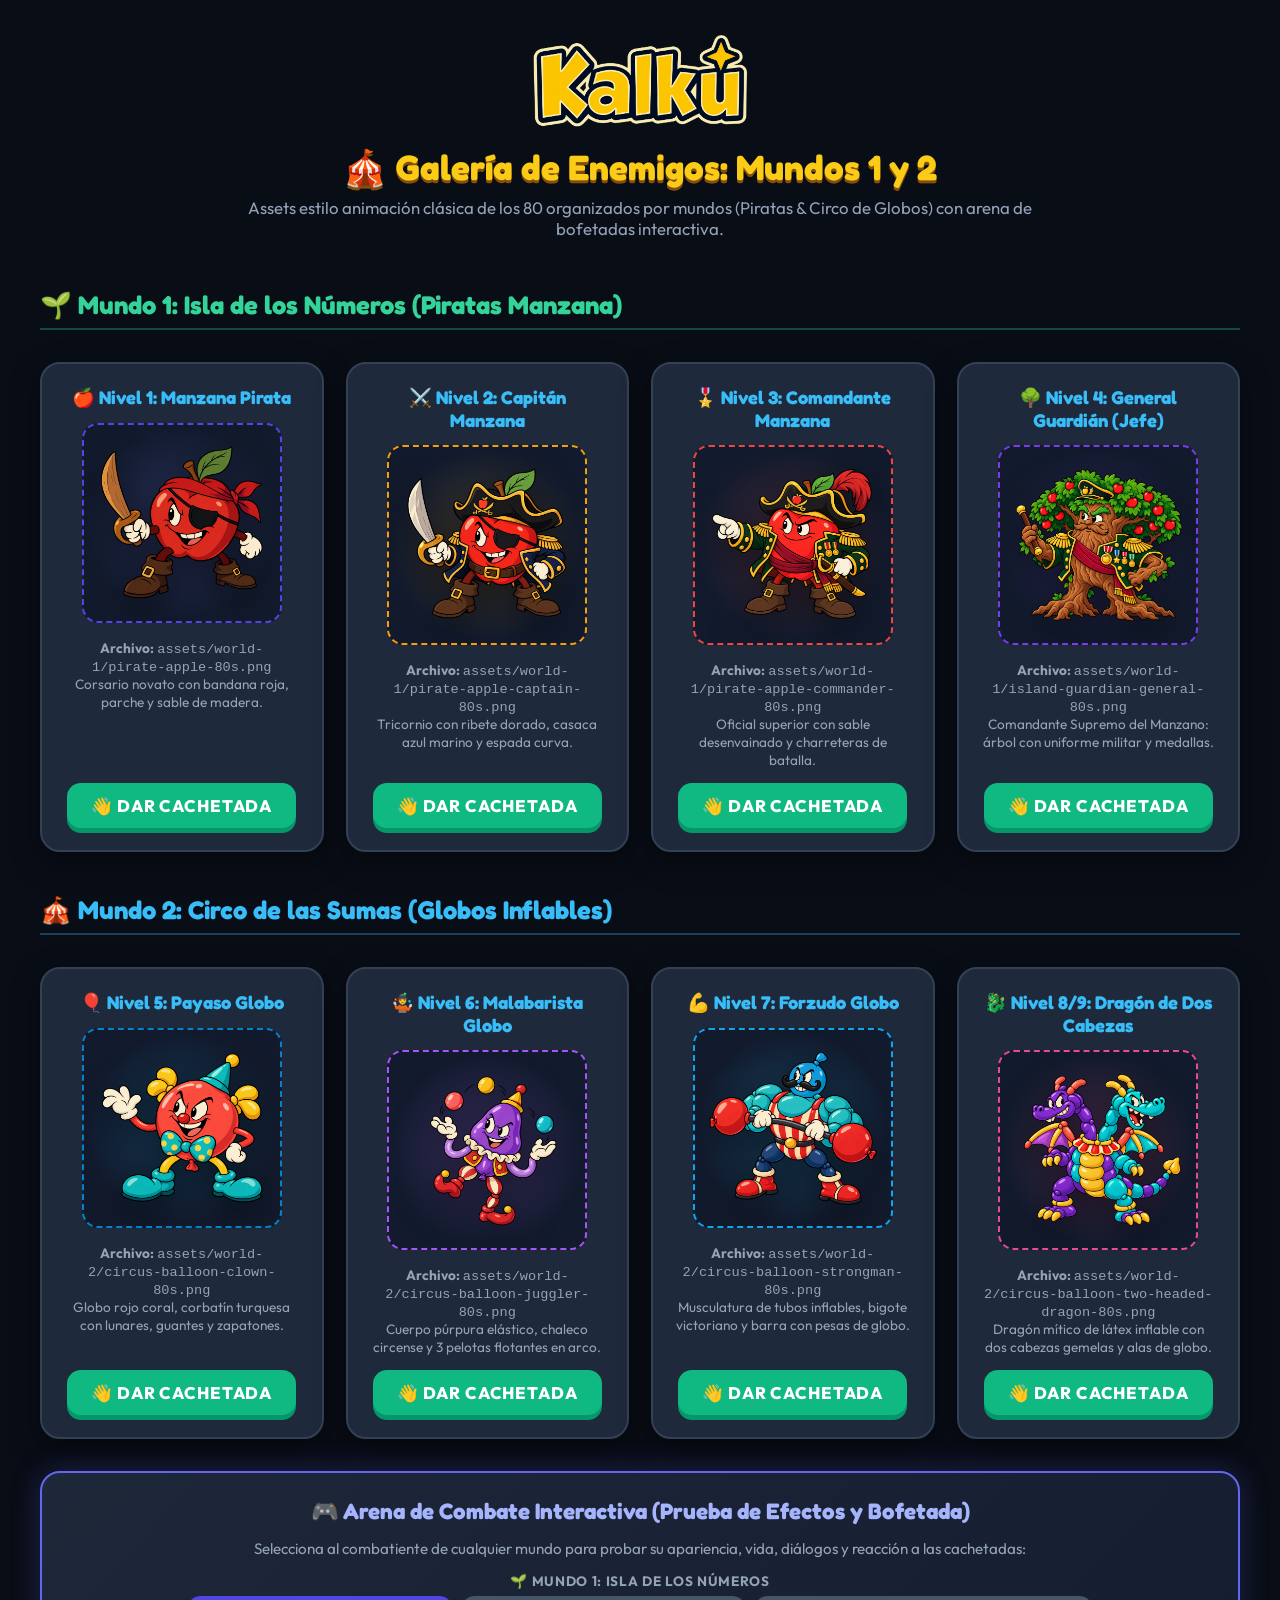
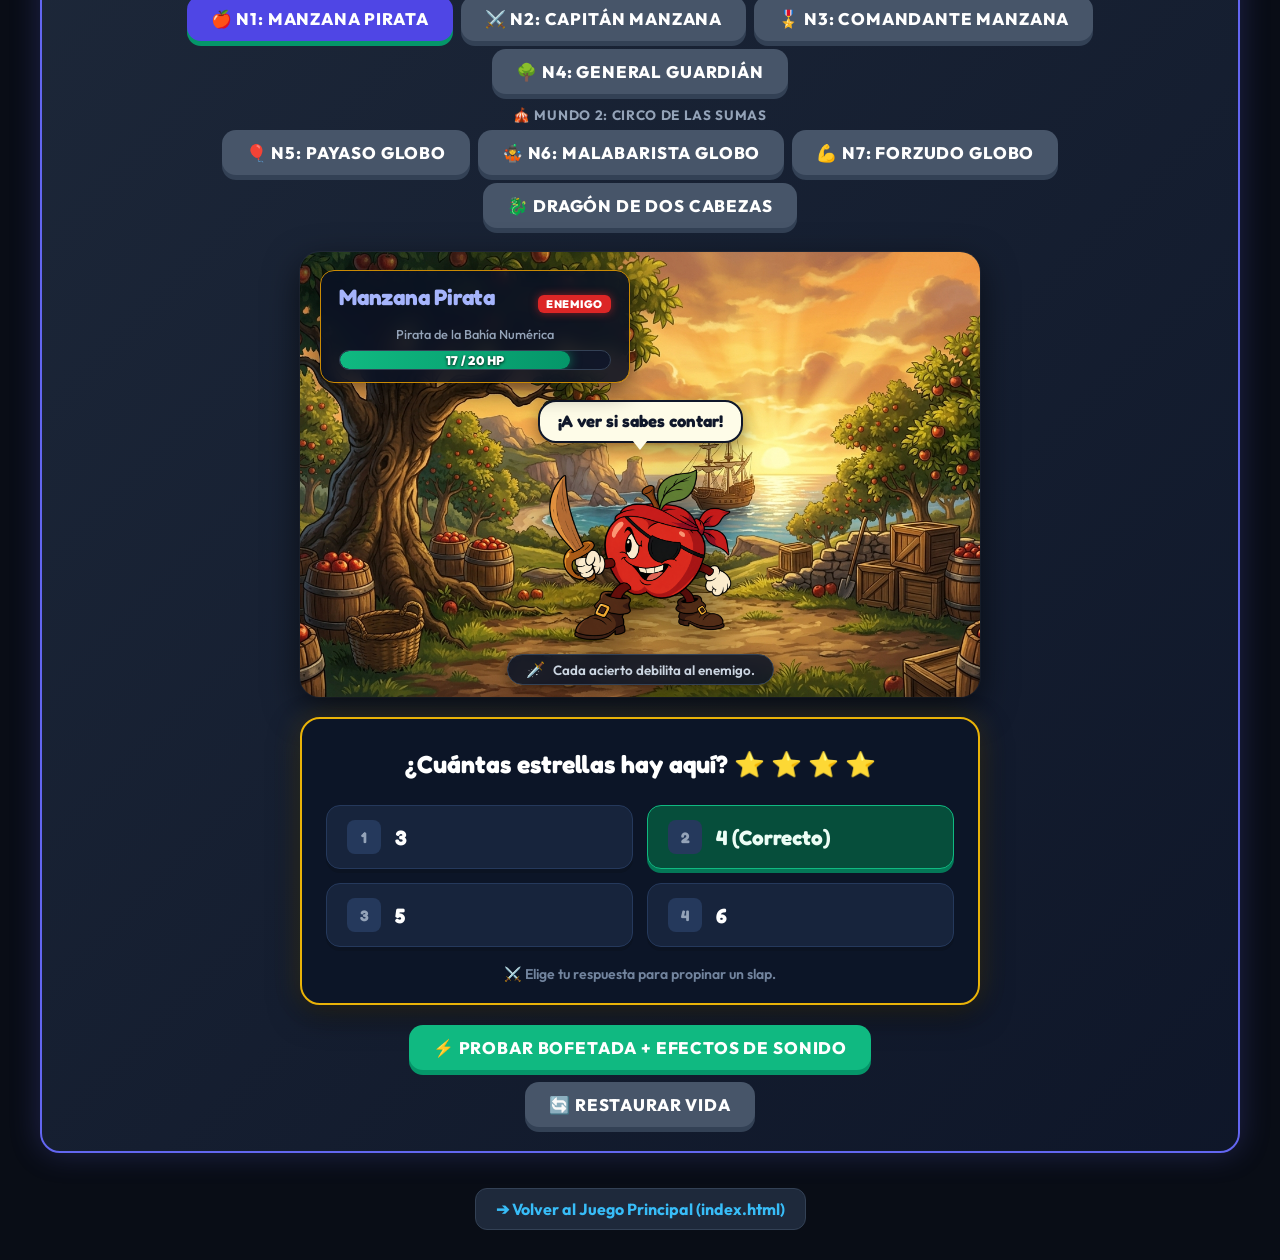
==== commit 321f14eb: "feat(branding): adoptar identidad Kalku y logo transparente" ====
--- a/mockup-pirate-apple.html
+++ b/mockup-pirate-apple.html
@@ -3,9 +3,11 @@
 <head>
     <meta charset="UTF-8">
     <meta name="viewport" content="width=device-width, initial-scale=1.0">
-    <title>Mockup - Galería de Enemigos (Mundos 1 y 2)</title>
+    <title>Kalkú · Galería de Enemigos (Mundos 1 y 2)</title>
+    <link rel="icon" type="image/png" href="assets/kalku-logo/kalku-logo-direction-1-cartoon-transparent.png">
     <link href="https://fonts.googleapis.com/css2?family=Fredoka:wght@400;600;700;800&family=Outfit:wght@400;600;700;800&display=swap" rel="stylesheet">
     <link rel="stylesheet" href="css/styles.css">
+    <link rel="stylesheet" href="css/branding.css">
     <style>
         body {
             background: #090d16;
@@ -188,6 +190,7 @@
 <body>
 
     <div class="showcase-header">
+        <div class="kalku-brand"><img src="assets/kalku-logo/kalku-logo-direction-1-cartoon-transparent.png" alt="Kalkú" width="1678" height="937"></div>
         <h1>🎪 Galería de Enemigos: Mundos 1 y 2</h1>
         <p>Assets estilo animación clásica de los 80 organizados por mundos (Piratas & Circo de Globos) con arena de bofetadas interactiva.</p>
     </div>
@@ -424,6 +427,7 @@
                 name: 'Manzana Pirata',
                 title: 'Pirata de la Bahía Numérica',
                 img: 'assets/world-1/pirate-apple-80s.png',
+                battleBg: 'assets/world-1/battle-stage-clean.jpg',
                 badgeText: 'ENEMIGO',
                 badgeClass: 'stage-enemy-badge pirate',
                 borderColor: '#ca8a04',
@@ -438,6 +442,7 @@
                 name: 'Capitán Manzana',
                 title: 'Comandante del Galeón Mayor y Menor',
                 img: 'assets/world-1/pirate-apple-captain-80s.png',
+                battleBg: 'assets/world-1/battle-stage-clean.jpg',
                 badgeText: 'CAPITÁN',
                 badgeClass: 'stage-enemy-badge captain',
                 borderColor: '#f59e0b',
@@ -452,6 +457,7 @@
                 name: 'Comandante Manzana',
                 title: 'Lugarteniente de la Armada Frutal',
                 img: 'assets/world-1/pirate-apple-commander-80s.png',
+                battleBg: 'assets/world-1/battle-stage-clean.jpg',
                 badgeText: 'COMANDANTE',
                 badgeClass: 'stage-enemy-badge captain',
                 borderColor: '#ef4444',
@@ -466,6 +472,7 @@
                 name: 'General Guardián Ancestral',
                 title: 'Comandante Supremo del Manzano',
                 img: 'assets/world-1/island-guardian-general-80s.png',
+                battleBg: 'assets/world-1/battle-stage-clean.jpg',
                 badgeText: 'JEFE',
                 badgeClass: 'stage-enemy-badge boss',
                 borderColor: '#7c3aed',
@@ -480,6 +487,7 @@
                 name: 'Payaso Globo',
                 title: 'Acróbata Risueño del Circo',
                 img: 'assets/world-2/circus-balloon-clown-80s.png',
+                battleBg: 'assets/world-2/circus-battle-background-80s.png',
                 badgeText: 'CIRCO',
                 badgeClass: 'stage-enemy-badge circus',
                 borderColor: '#0284c7',
@@ -494,6 +502,7 @@
                 name: 'Malabarista Globo',
                 title: 'Estrella del Trapecio Numérico',
                 img: 'assets/world-2/circus-balloon-juggler-80s.png',
+                battleBg: 'assets/world-2/circus-battle-background-80s.png',
                 badgeText: 'CIRCO',
                 badgeClass: 'stage-enemy-badge circus',
                 borderColor: '#a855f7',
@@ -508,6 +517,7 @@
                 name: 'Forzudo Globo',
                 title: 'Campeón de Peso Inflable',
                 img: 'assets/world-2/circus-balloon-strongman-80s.png',
+                battleBg: 'assets/world-2/circus-battle-background-80s.png',
                 badgeText: 'CIRCO',
                 badgeClass: 'stage-enemy-badge circus',
                 borderColor: '#0ea5e9',
@@ -522,6 +532,7 @@
                 name: 'Dragón de Dos Cabezas',
                 title: 'Gran Atracción Mitológica Inflable',
                 img: 'assets/world-2/circus-balloon-two-headed-dragon-80s.png',
+                battleBg: 'assets/world-2/circus-battle-background-80s.png',
                 badgeText: 'JEFE CIRCO',
                 badgeClass: 'stage-enemy-badge boss',
                 borderColor: '#ec4899',
@@ -556,6 +567,12 @@
             if (iconEl) iconEl.textContent = enemy.mechanicIcon;
             const textEl = document.getElementById('mockup-mechanic-text');
             if (textEl) textEl.textContent = enemy.mechanicDesc;
+
+            // Dynamic Arena Background
+            const backdropEl = document.querySelector('.battle-stage-backdrop');
+            if (backdropEl && enemy.battleBg) {
+                backdropEl.style.backgroundImage = `url('${enemy.battleBg}')`;
+            }
 
             // Reset buttons style
             ENEMY_KEYS.forEach(k => {
--- a/css/styles.css
+++ b/css/styles.css
@@ -1,5 +1,5 @@
 /* ============================================================
-   MathQuest: Estilos Modernos y Lúdicos (Estilo Duolingo / Brain)
+   Kalkú: Estilos Modernos y Lúdicos (Estilo Duolingo / Brain)
    ============================================================ */
 
 :root {
@@ -141,10 +141,143 @@
    VISTA DEL MAPA DE MUNDOS Y NIVELES
    ========================================== */
 .map-view {
-    max-width: 750px;
+    max-width: 1280px;
     margin: 0 auto;
     padding: 30px 20px 80px;
     width: 100%;
+}
+
+.header-container { max-width: 1240px; gap: 16px; }
+.worlds-home-btn, .world-back-btn {
+    border: 1px solid #38bdf8;
+    border-radius: 24px;
+    background: #0b223a;
+    color: #f8fafc;
+    padding: 9px 16px;
+    font: inherit;
+    font-weight: 800;
+    cursor: pointer;
+    white-space: nowrap;
+}
+.worlds-home-btn:hover, .world-back-btn:hover { background: #164e63; }
+.world-route-view { max-width: 800px; }
+.world-selector-heading { text-align: center; margin: 0 0 26px; }
+.world-selector-heading h1 {
+    font-size: clamp(2rem, 4vw, 3.4rem);
+    line-height: 1.15;
+    font-weight: 900;
+    text-shadow: 0 4px 0 #020617;
+}
+.world-selector-heading p { color: #aac8e8; margin-top: 10px; font-weight: 600; }
+.world-featured-grid { display: grid; grid-template-columns: repeat(2, minmax(0, 1fr)); gap: 20px; }
+.world-compact-grid { display: grid; grid-template-columns: repeat(4, minmax(0, 1fr)); gap: 16px; }
+.world-card {
+    min-width: 0;
+    border: 2px solid #facc15;
+    border-radius: 22px;
+    background: #0c1930;
+    overflow: hidden;
+    box-shadow: 0 8px 24px #02061788;
+}
+.world-card-scene {
+    position: relative;
+    height: 278px;
+    background-position: center;
+    background-size: cover;
+    isolation: isolate;
+}
+.world-card-scene::before {
+    content: '';
+    position: absolute;
+    inset: 0;
+    background: linear-gradient(110deg, #071429cc, transparent 85%);
+    z-index: -1;
+}
+.world-card-copy { position: relative; z-index: 2; padding: 20px; max-width: 60%; }
+.world-card-copy h2 {
+    max-width: 11ch;
+    font-size: clamp(1.6rem, 2.4vw, 2.5rem);
+    line-height: 1.08;
+    font-weight: 900;
+    margin: 10px 0 16px;
+    text-shadow: 0 3px 4px #020617;
+    overflow-wrap: break-word;
+}
+.world-card-copy p {
+    background: #0b1835ed;
+    border: 1px solid #7294b5;
+    border-radius: 18px;
+    padding: 6px 10px;
+    font-size: .78rem;
+    font-weight: 700;
+    line-height: 1.45;
+}
+.world-card-badge { background: #facc15; color: #172033; padding: 6px 12px; border-radius: 16px; font-size: .8rem; font-weight: 900; display: inline-block; }
+.world-card-character { position: absolute; right: 8px; bottom: 8px; width: 48%; height: 92%; object-fit: contain; filter: drop-shadow(0 8px 5px #02061788); }
+.world-card-summary { display: grid; grid-template-columns: minmax(0, 1fr) auto auto; align-items: center; gap: 14px; padding: 16px; border-top: 1px solid #54718f; }
+.world-card-progress { display: grid; gap: 8px; min-width: 0; font-size: .95rem; }
+.world-card-progress progress { appearance: none; width: 100%; height: 14px; border: 1px solid #7294b5; border-radius: 20px; background: #203047; overflow: hidden; }
+.world-card-progress progress::-webkit-progress-bar { background: #203047; }
+.world-card-progress progress::-webkit-progress-value { background: linear-gradient(90deg, #10b981, #2dd4bf); border-radius: 20px; }
+.world-card-progress progress::-moz-progress-bar { background: #10b981; border-radius: 20px; }
+.world-card-stars { display: grid; gap: 6px; font-weight: 800; font-size: 1rem; white-space: nowrap; }
+.world-card-stars small { color: #a9c9e9; font-weight: 500; font-size: .75rem; }
+.world-enter-btn { display: flex; align-items: center; justify-content: center; gap: 12px; padding: 12px 16px; border: 1px solid #fff4ab; border-radius: 16px; background: linear-gradient(#ffe363, #fbbf24); color: #172033; box-shadow: 0 4px 0 #a16207; font: inherit; font-weight: 900; cursor: pointer; }
+.world-enter-btn span { font-size: 1.8rem; line-height: .8; }
+.world-enter-btn:hover { background: #fde68a; transform: translateY(-1px); }
+.world-enter-btn:active { transform: translateY(3px); box-shadow: 0 1px 0 #a16207; }
+.world-enter-btn:focus-visible, .worlds-home-btn:focus-visible, .world-back-btn:focus-visible { outline: 3px solid #38bdf8; outline-offset: 3px; }
+.more-worlds-heading { display: flex; gap: 20px; align-items: center; text-align: center; font-size: 1.7rem; margin: 30px 0 18px; }
+.more-worlds-heading::before, .more-worlds-heading::after { content: ''; height: 1px; flex: 1; background: #7294b5; }
+.world-card-compact .world-card-scene { height: 170px; background-image: url('../assets/world-thumbnails-80s.png'); background-size: 200% 200%; }
+.world-card-3 .world-card-scene { background-position: left top; }
+.world-card-4 .world-card-scene { background-position: right top; }
+.world-card-5 .world-card-scene { background-position: left bottom; }
+.world-card-6 .world-card-scene { background-position: right bottom; }
+.world-card-compact.world-card-custom-art .world-card-scene { background-size: cover; background-position: center bottom; }
+.world-card-compact .world-card-copy { max-width: 100%; padding: 14px; }
+.world-card-compact .world-card-copy h2 { font-size: 1.1rem; margin: 0; max-width: none; }
+.world-card-compact .world-card-summary { padding: 12px; gap: 8px; }
+.world-card-compact .world-card-progress { font-size: .7rem; }
+.world-card-compact .world-card-stars { font-size: .78rem; }
+.world-card-compact .world-enter-btn { padding: 8px 10px; font-size: .8rem; gap: 8px; }
+.world-selector-help { text-align: center; color: #a9c9e9; margin-top: 28px; font-size: .9rem; }
+.world-route-toolbar { display: flex; align-items: center; gap: 16px; margin-bottom: 20px; }
+.world-route-toolbar span { color: #a9c9e9; font-size: .8rem; }
+.world-route-view .node-title { white-space: normal; }
+
+@media (max-width: 1050px) {
+    .world-compact-grid { grid-template-columns: repeat(2, minmax(0, 1fr)); }
+    .world-card-featured .world-card-summary { grid-template-columns: minmax(0, 1fr) auto; }
+    .world-card-featured .world-enter-btn { grid-column: 1 / -1; }
+}
+@media (max-width: 700px) {
+    .world-featured-grid { grid-template-columns: minmax(0, 1fr); }
+    .world-card-copy h2 { font-size: 2rem; }
+    .header-container { flex-wrap: wrap; gap: 12px; }
+    .header-stats { width: 100%; justify-content: space-between; gap: 6px; }
+    .stat-pill { padding: 6px 9px; font-size: .8rem; }
+    .world-route-toolbar { flex-direction: column; align-items: flex-start; }
+    .world-route-view .world-header { gap: 12px; padding: 20px 16px; }
+}
+@media (max-width: 450px) {
+    .world-compact-grid { grid-template-columns: minmax(0, 1fr); }
+    .map-view { padding: 24px 12px 50px; }
+    .world-card-copy { padding: 16px; max-width: 57%; }
+    .world-card-copy h2 { font-size: 1.7rem; }
+    .world-card-copy p { font-size: .7rem; }
+    .world-card-summary { padding: 12px; gap: 10px; }
+    .world-card-scene { height: 260px; }
+    .world-card-character { right: 0; width: 46%; height: 85%; }
+}
+
+@media (prefers-reduced-motion: reduce) {
+    *, *::before, *::after {
+        animation-duration: .01ms !important;
+        animation-iteration-count: 1 !important;
+        transition-duration: .01ms !important;
+        scroll-behavior: auto !important;
+    }
 }
 
 .world-section {
@@ -501,6 +634,15 @@
     white-space: nowrap;
 }
 
+@media (max-width: 700px) {
+    .quiz-subbar { display: grid; grid-template-columns: 38px minmax(0, 1fr); gap: 8px; }
+    .subbar-level-pill { min-width: 0; }
+    .subbar-level-title { overflow-wrap: anywhere; }
+    .subbar-stepper-container { grid-column: 1 / -1; min-width: 0; padding: 4px 0; }
+    .subbar-stepper { width: 100%; gap: 2px; justify-content: space-between; }
+    .subbar-mode-badge { grid-column: 1 / -1; justify-self: start; max-width: 100%; white-space: normal; }
+}
+
 /* ==========================================
    ARENA DE BATALLA ESCÉNICA (ESTILO MOCKUP)
    ========================================== */
@@ -516,25 +658,37 @@
 .battle-stage-backdrop {
     position: relative;
     width: 100%;
-    height: 380px;
-    background: url('../assets/battle-stage-clean.jpg') center bottom / cover no-repeat;
-    display: flex;
-    flex-direction: column;
-    justify-content: space-between;
+    min-height: 380px;
+    background: url('../assets/world-1/battle-stage-clean.jpg') center bottom / cover no-repeat;
+    display: grid;
+    grid-template-columns: minmax(0, 1fr) minmax(0, 1fr);
+    grid-template-rows: auto 1fr auto;
+    gap: 12px 20px;
+    padding: 18px 20px 12px;
+    transition: background-image 0.3s ease;
+}
+
+.battle-stage-backdrop.world-1 {
+    background-image: url('../assets/world-1/battle-stage-clean.jpg');
+}
+
+.battle-stage-backdrop.world-2 {
+    background-image: url('../assets/world-2/circus-battle-background-80s.png');
 }
 
 /* Floating Enemy HUD (Top Left) */
 .stage-enemy-hud {
-    position: absolute;
-    top: 18px;
-    left: 20px;
+    position: relative;
+    grid-column: 1;
+    grid-row: 1;
+    align-self: start;
     z-index: 10;
     background: rgba(10, 18, 36, 0.88);
     backdrop-filter: blur(8px);
     border: 1.5px solid #ca8a04;
     border-radius: 14px;
     padding: 12px 18px;
-    min-width: 250px;
+    min-width: 0;
     box-shadow: 0 8px 24px rgba(0, 0, 0, 0.55);
 }
 
@@ -543,6 +697,7 @@
     align-items: center;
     justify-content: space-between;
     gap: 12px;
+    flex-wrap: wrap;
 }
 
 .stage-enemy-name {
@@ -586,6 +741,18 @@
     background: linear-gradient(135deg, #0284c7, #06b6d4);
     color: #ffffff;
     box-shadow: 0 0 8px rgba(2, 132, 199, 0.6);
+}
+
+.stage-enemy-badge.candy {
+    background: linear-gradient(135deg, #9d174d, #be185d);
+    color: #fef3c7;
+    box-shadow: 0 0 10px #fbbf2466;
+}
+
+.option-card.option-shuffled { animation: queenShuffle .3s ease-out; }
+@keyframes queenShuffle {
+    from { box-shadow: 0 0 18px #f472b6; border-color: #f9a8d4; }
+    to { box-shadow: 0 4px 0 #0b1322; border-color: #25395c; }
 }
 
 .stage-enemy-title {
@@ -641,10 +808,11 @@
 
 /* Center Stage Area: Character & Slap & Comic Bubble */
 .stage-center-area {
-    position: absolute;
-    bottom: 36px;
-    left: 50%;
-    transform: translateX(-50%);
+    position: relative;
+    grid-column: 1 / -1;
+    grid-row: 2;
+    justify-self: center;
+    align-self: end;
     display: flex;
     flex-direction: column;
     align-items: center;
@@ -654,7 +822,11 @@
 
 .comic-speech-bubble {
     position: relative;
-    margin-bottom: 12px;
+    grid-column: 2;
+    grid-row: 1;
+    align-self: center;
+    justify-self: center;
+    margin: 5px 0 9px;
     background: #fefce8;
     color: #0f172a;
     border: 2.5px solid #0f172a;
@@ -665,8 +837,9 @@
     font-weight: 800;
     line-height: 1.35;
     text-align: center;
-    max-width: 320px;
-    width: max-content;
+    max-width: 100%;
+    width: fit-content;
+    min-width: 0;
     white-space: normal;
     word-break: break-word;
     box-shadow: 0 6px 18px rgba(0, 0, 0, 0.45);
@@ -910,10 +1083,11 @@
 
 /* Mechanic Pill Floating at Bottom of Stage */
 .stage-mechanic-pill {
-    position: absolute;
-    bottom: 12px;
-    left: 50%;
-    transform: translateX(-50%);
+    position: relative;
+    grid-column: 1 / -1;
+    grid-row: 3;
+    justify-self: center;
+    max-width: 100%;
     background: rgba(11, 20, 38, 0.88);
     backdrop-filter: blur(6px);
     border: 1px solid #334155;
@@ -927,7 +1101,29 @@
     gap: 8px;
     box-shadow: 0 4px 14px rgba(0, 0, 0, 0.5);
     z-index: 10;
-    white-space: nowrap;
+    white-space: normal;
+    text-align: center;
+}
+
+@media (max-width: 540px) {
+    .battle-stage-backdrop {
+        grid-template-columns: minmax(0, 1fr);
+        grid-template-rows: auto auto 1fr auto;
+        padding: 14px 12px 12px;
+    }
+
+    .comic-speech-bubble {
+        grid-column: 1;
+        grid-row: 2;
+    }
+
+    .stage-center-area {
+        grid-row: 3;
+    }
+
+    .stage-mechanic-pill {
+        grid-row: 4;
+    }
 }
 
 .mechanic-icon {
@@ -956,11 +1152,48 @@
     margin-bottom: 22px;
 }
 
+/* Small learning diagrams share the question area without adding image assets. */
+.curriculum-table-wrap { max-width: 100%; overflow-x: auto; margin: 12px 0 16px; }
+.curriculum-table { width: 100%; border-collapse: collapse; font-size: 1rem; line-height: 1.4; text-align: center; }
+.curriculum-table caption { padding: 6px; color: #fde68a; font-weight: 700; font-size: .9rem; }
+.curriculum-table th, .curriculum-table td { border: 1px solid #54718f; padding: 8px; overflow-wrap: anywhere; }
+.curriculum-table thead, .curriculum-table tbody th { background: #16273e; }
+.curriculum-table tbody th { font-weight: 600; }
+.curriculum-table td { background: #0c1930; }
+.curriculum-tiles { display: grid; grid-template-columns: repeat(var(--tile-columns), 24px); gap: 4px; width: max-content; max-width: 100%; margin: 12px auto; }
+.curriculum-tiles > span { width: 24px; height: 24px; border: 2px solid #fef3c7; background: #192941; border-radius: 3px; }
+.curriculum-tiles > .filled { background: #be185d; }
+.option-text { overflow-wrap: anywhere; min-width: 0; }
+
 .options-grid {
     display: grid;
     grid-template-columns: 1fr 1fr;
     gap: 14px;
     margin-bottom: 14px;
+}
+
+.options-grid-expanded {
+    grid-template-columns: repeat(2, minmax(0, 1fr));
+}
+
+.options-grid-expanded .option-card {
+    min-width: 0;
+    padding: 12px;
+    gap: 8px;
+    overflow-wrap: anywhere;
+}
+
+@media (min-width: 900px) {
+    .options-grid-expanded {
+        grid-template-columns: repeat(4, minmax(0, 1fr));
+    }
+}
+
+@media (max-width: 420px) {
+    .options-grid,
+    .options-grid-expanded {
+        grid-template-columns: minmax(0, 1fr);
+    }
 }
 
 .option-card {
--- a/css/branding.css
+++ b/css/branding.css
@@ -0,0 +1,27 @@
+/* Kalkú: shared presentation of the transparent PNG logo. */
+.kalku-brand {
+    position: relative;
+    display: block;
+    flex-shrink: 0;
+    width: clamp(120px, 13vw, 166px);
+    aspect-ratio: 1620 / 740;
+    overflow: hidden;
+    background: transparent;
+}
+
+/* Frame the lettering and accent while hiding excess transparent canvas. */
+.kalku-brand img {
+    position: absolute;
+    display: block;
+    width: 103.58%;
+    height: 126.622%;
+    max-width: none;
+    left: -1.852%;
+    top: -14.865%;
+}
+
+.showcase-header .kalku-brand {
+    width: 220px;
+    max-width: 100%;
+    margin: 0 auto 16px;
+}
